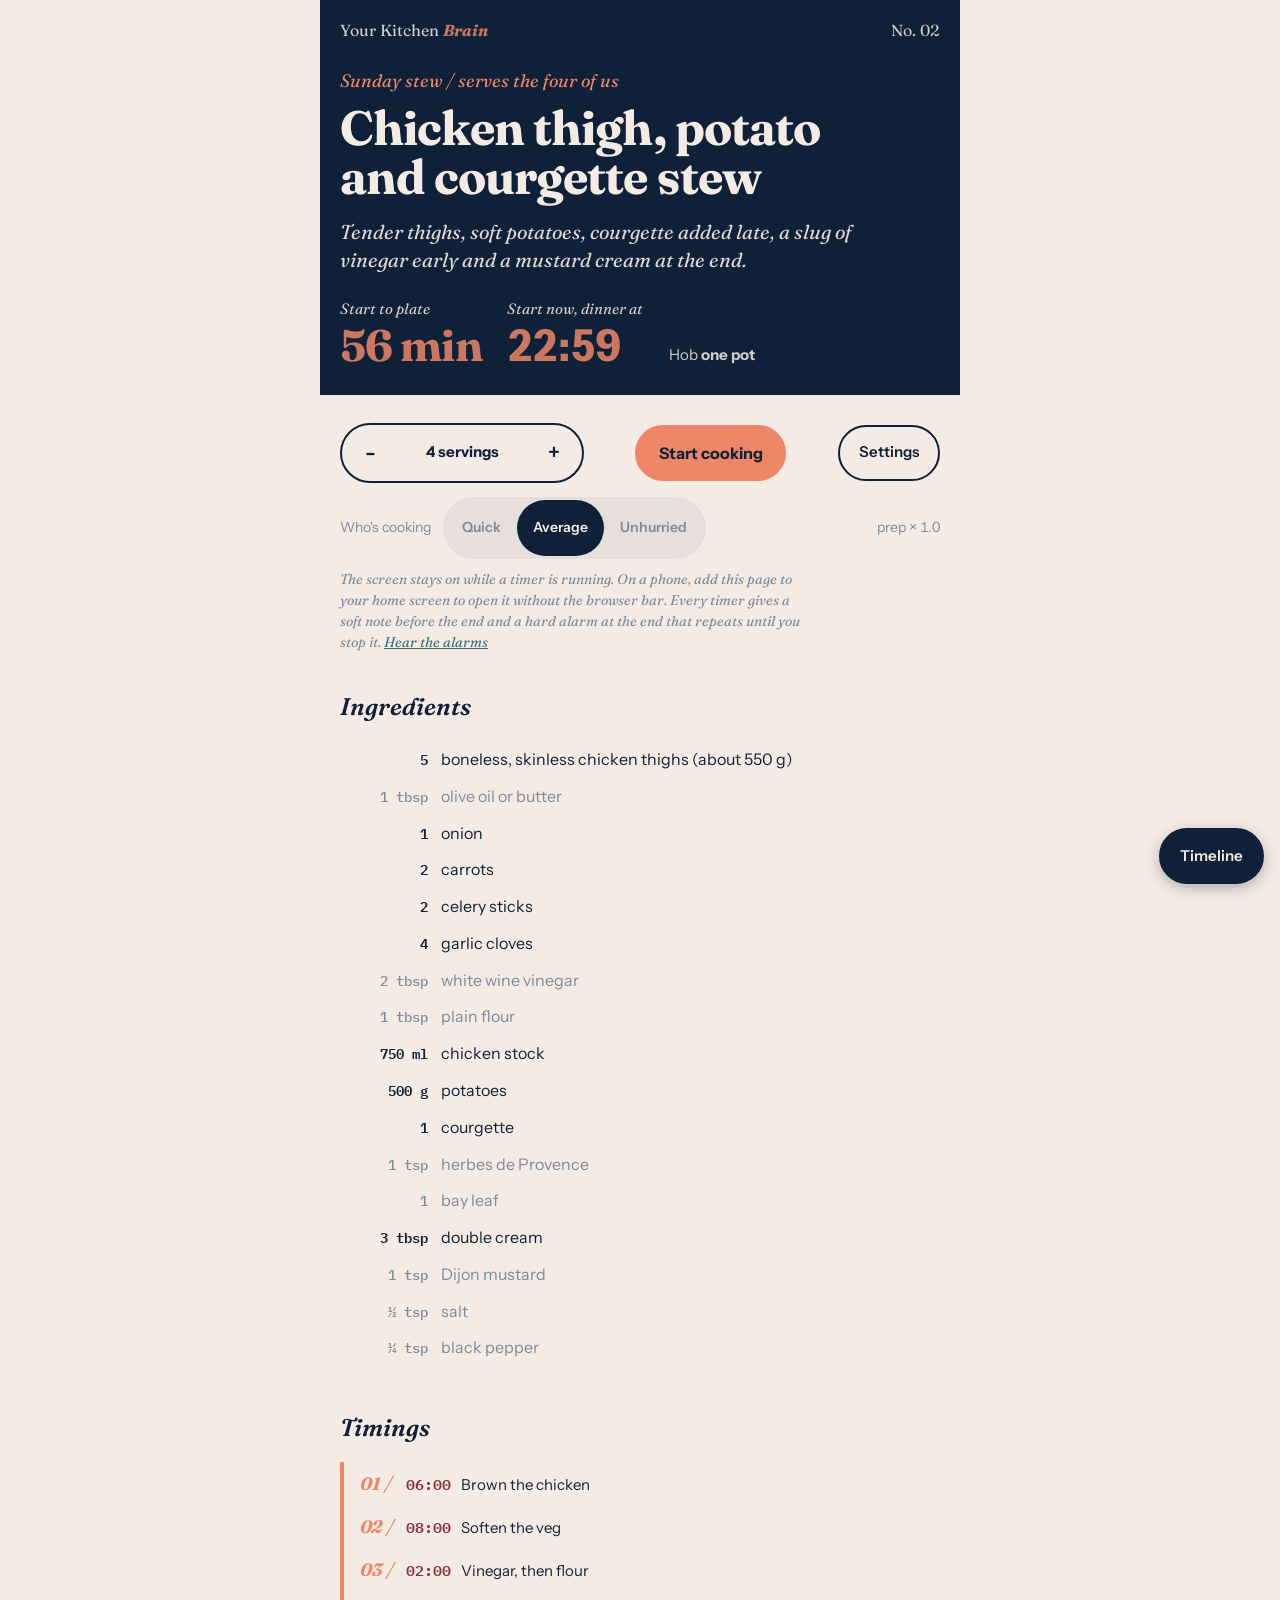
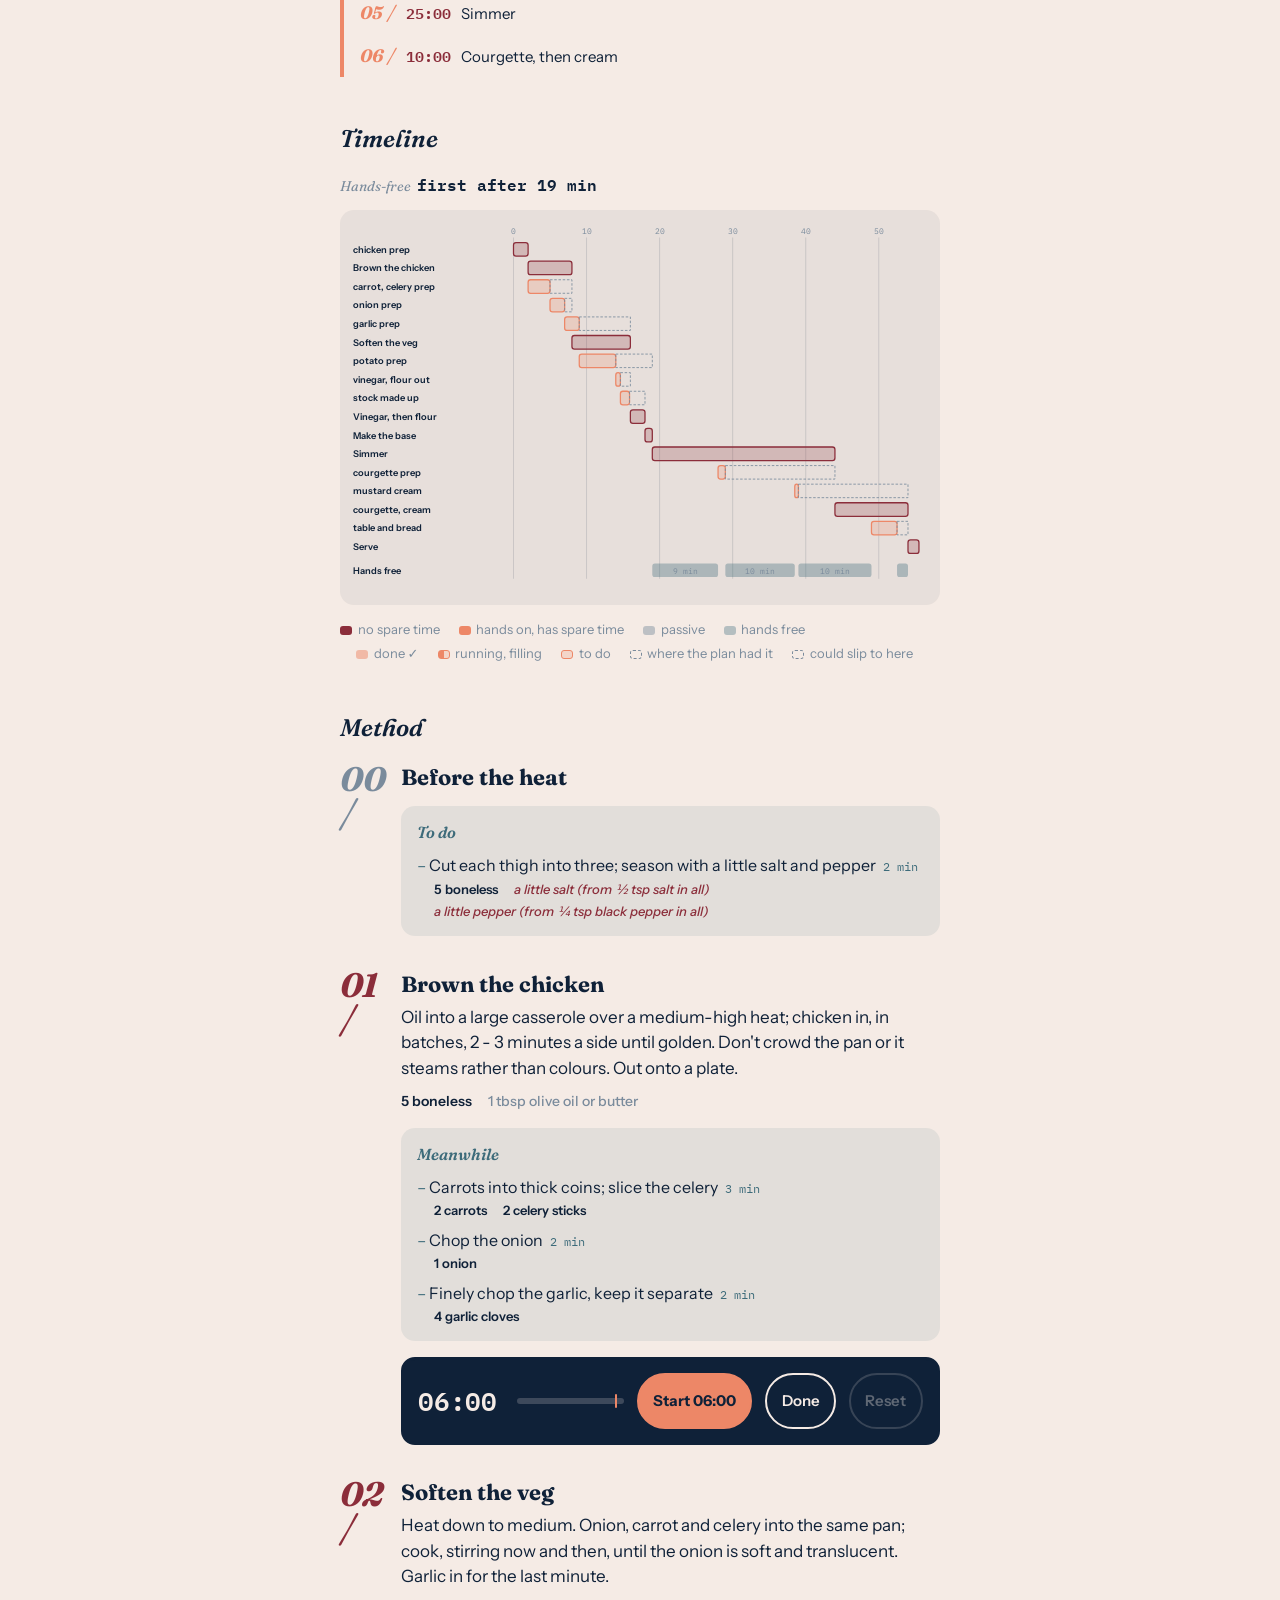
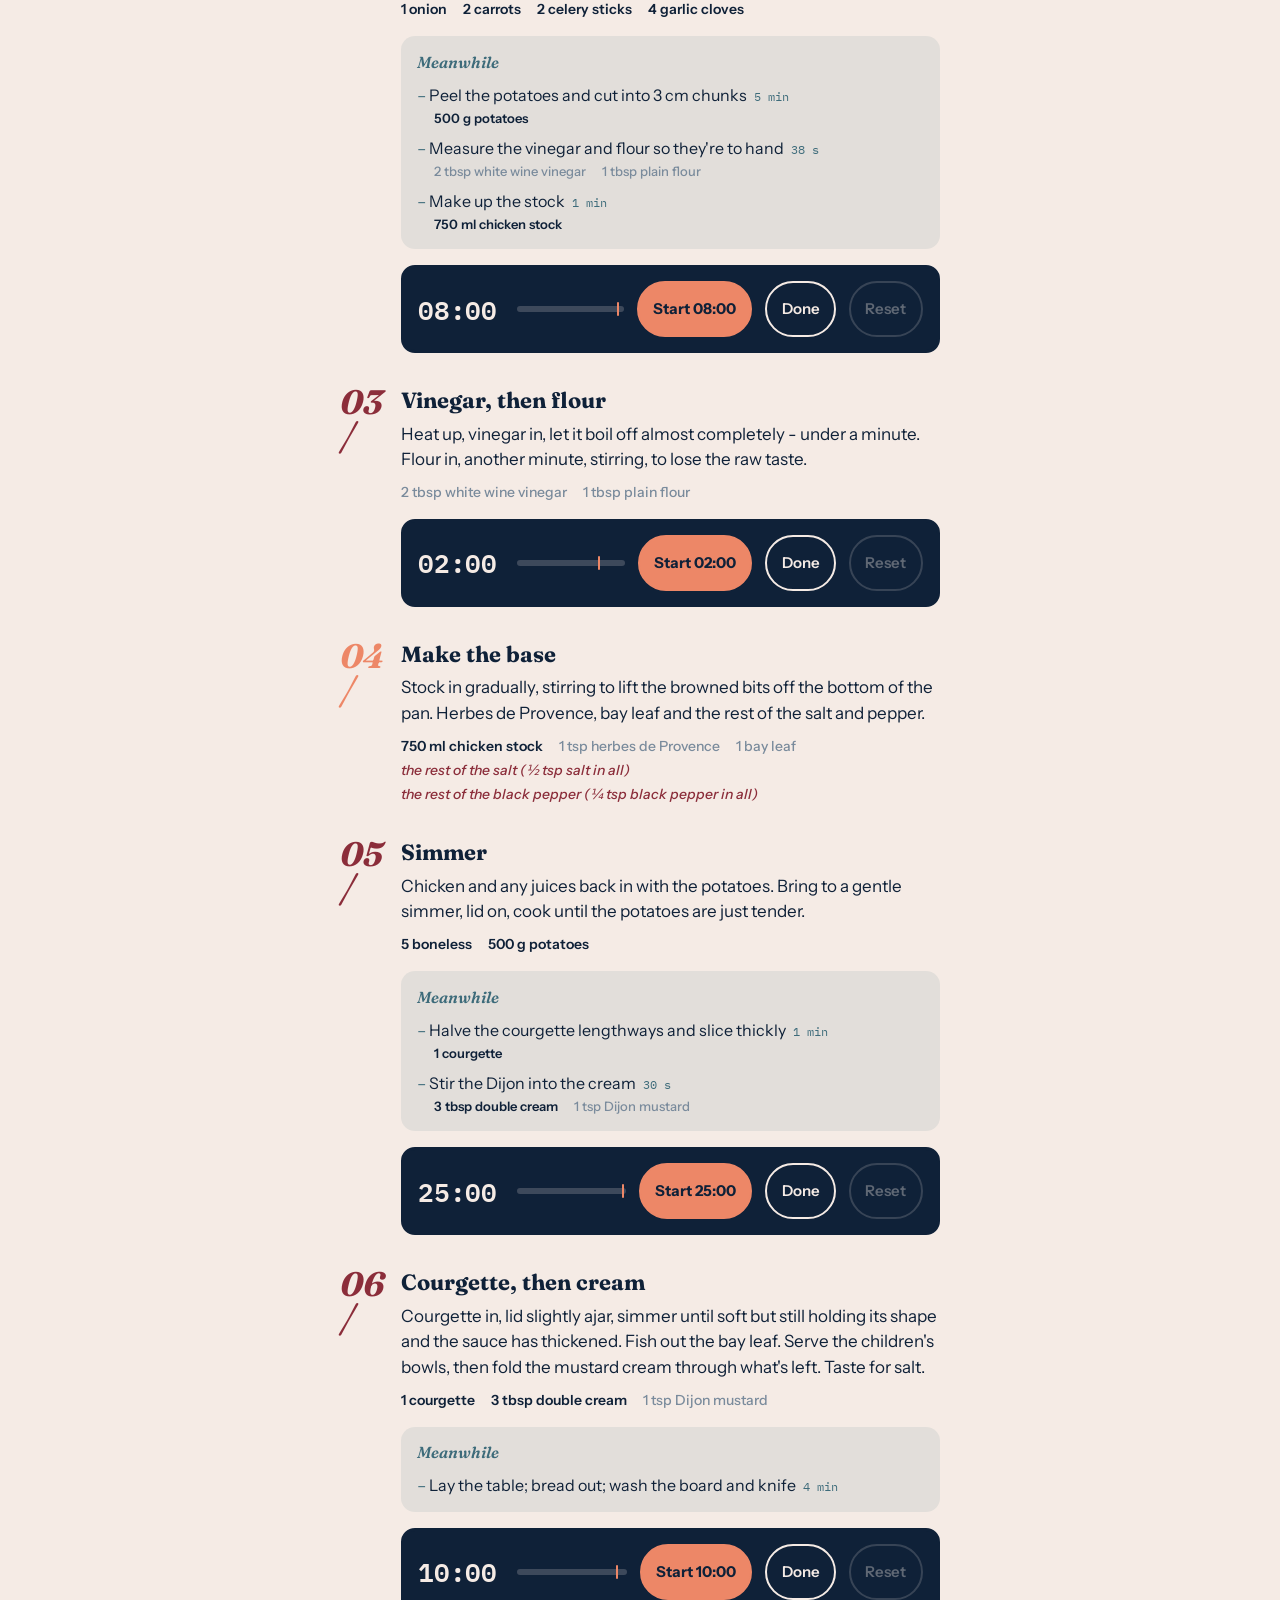
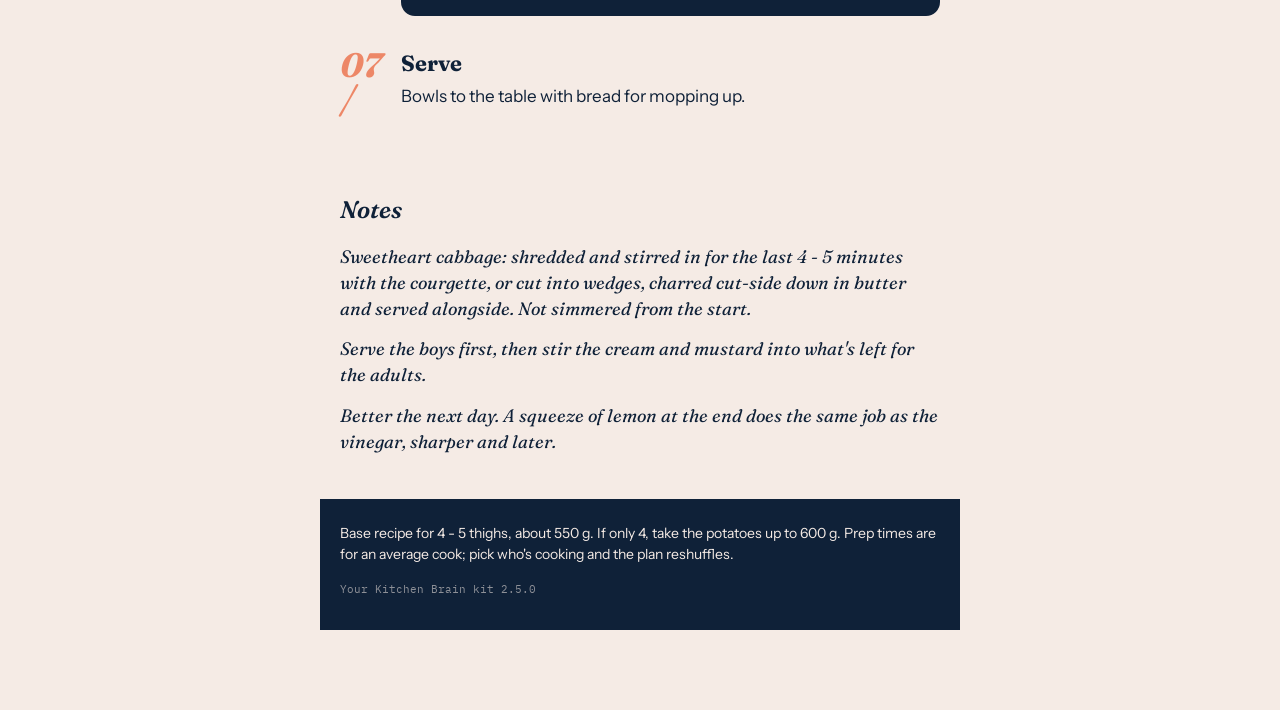
==== chicken-thigh-stew.html @ bb544bb3 "Publish kit 2.5.0" ====
<!DOCTYPE html>
<html lang="en-GB">
<head>
<meta charset="utf-8">
<meta name="viewport" content="width=device-width, initial-scale=1, viewport-fit=cover">
<meta name="theme-color" content="#0F2138">
<meta name="mobile-web-app-capable" content="yes">
<meta name="apple-mobile-web-app-capable" content="yes">
<meta name="apple-mobile-web-app-status-bar-style" content="default">

<title>Chicken thigh, potato and courgette stew</title>


<style>
  :root{
    --navy:#0F2138; --coral:#ED8767; --teal:#3D6B7A; --cream:#F5EBE5; --wine:#8B2D3A; --slate:#7A8B9C;
    --ink:var(--navy); --paper:var(--cream); --teal-wash:rgba(61,107,122,.10); --navy-wash:rgba(15,33,56,.06);
    --display:"Fraunces",Georgia,serif; --ui:"Instrument Sans",system-ui,sans-serif; --fig:"IBM Plex Mono",ui-monospace,monospace;
    --r:14px;
  }
  *{box-sizing:border-box;margin:0;padding:0}
  html{-webkit-text-size-adjust:100%;background:var(--navy)}
  body{background:var(--paper);color:var(--ink);font-family:var(--ui);font-size:17px;line-height:1.5;min-height:100vh}
  button{font:inherit;color:inherit;background:none;border:2px solid var(--navy);border-radius:999px;padding:.6rem 1.05rem;cursor:pointer;font-family:var(--ui);font-size:15px;font-weight:600;touch-action:manipulation}
  button:focus-visible{outline:3px solid var(--coral);outline-offset:2px}
  button:disabled{opacity:.35;cursor:default}
  strong{font-weight:700}
  em{font-family:var(--display);font-style:italic;font-weight:500}
  .wrap{max-width:640px;margin:0 auto;padding:0 1.25rem 5rem}

  /* ---- hero: navy field ---- */
  .hero{background:var(--navy);color:var(--cream);margin:0 -1.25rem 1.75rem;padding:1.1rem 1.25rem 1.75rem}
  .hero .inner{max-width:640px;margin:0 auto}
  .mark{display:flex;justify-content:space-between;align-items:baseline;font-family:var(--display);font-size:16px;color:var(--cream);opacity:.85;margin-bottom:1.6rem}
  .mark b{font-weight:700;font-style:italic;color:var(--coral)}
  .mark .no{font-variant-numeric:tabular-nums}
  .kicker{font-family:var(--display);font-style:italic;font-size:18px;color:var(--coral);margin-bottom:.6rem}
  h1{font-family:var(--display);font-optical-sizing:auto;font-weight:700;font-size:clamp(34px,8.5vw,48px);line-height:1.02;letter-spacing:-.02em;max-width:15ch;color:var(--cream)}
  .lede{font-family:var(--display);font-style:italic;font-weight:400;font-size:20px;line-height:1.4;margin-top:1rem;max-width:40ch;color:var(--cream);opacity:.9}
  .meta{display:flex;gap:1.6rem;flex-wrap:wrap;align-items:flex-end;margin-top:1.5rem;font-size:15px;color:var(--cream);opacity:.85}
  .meta span:first-child{font-family:var(--display);font-style:italic;opacity:1}
  .meta span:first-child b{display:block;font-style:normal;font-size:44px;line-height:1;font-weight:700;color:var(--coral);font-variant-numeric:tabular-nums;margin-top:.15rem;letter-spacing:-.02em}
  .meta b{color:var(--cream);font-weight:700}
  .meta .plate i{font-family:var(--display);font-style:italic}
  .meta .plate b{display:block;font-size:44px;line-height:1;color:var(--coral);font-variant-numeric:tabular-nums;margin-top:.15rem;letter-spacing:-.02em}
  .cm-plate{margin-left:.8rem;font-family:var(--fig);font-style:normal;font-size:15px;color:var(--cream)}

  /* ---- controls ---- */
  .controls{display:flex;align-items:center;justify-content:space-between;gap:.75rem;flex-wrap:wrap;margin-bottom:.9rem}
  .stepper{display:flex;align-items:center;border:2px solid var(--navy);border-radius:999px;overflow:hidden}
  .stepper button{width:2.7rem;height:2.7rem;padding:0;display:grid;place-items:center;font-size:22px;border:0;border-radius:0}
  .stepper output{min-width:8rem;text-align:center;font-weight:700;font-size:15px}
  .cook{background:var(--coral);color:var(--navy);border-color:var(--coral);padding:.8rem 1.35rem;font-weight:700;font-size:16px}
  .speed{display:flex;align-items:center;gap:.75rem;flex-wrap:wrap;font-size:14px;color:var(--slate);margin-bottom:.6rem}
  .speed .opts{display:flex;background:var(--navy-wash);border-radius:999px;padding:3px}
  .speed .opts button{border:0;padding:.45rem .85rem;font-size:14px;border-radius:999px}
  .speed .opts button.on{background:var(--navy);color:var(--cream)}
  .speed .fac{margin-left:auto;font-variant-numeric:tabular-nums}
  .hint{font-family:var(--display);font-style:italic;font-size:14px;color:var(--slate);margin:0 0 2.25rem;max-width:52ch}
  .hint button.link{border:0;padding:0;font:inherit;color:var(--teal);text-decoration:underline;cursor:pointer}

  h2{font-family:var(--display);font-style:italic;font-weight:600;font-size:24px;color:var(--ink);margin:0 0 1rem}
  section{margin-bottom:2.75rem}

  /* ---- timings: coral edge ---- */
  .timings{list-style:none;font-size:15px;border-left:4px solid var(--coral);padding-left:1rem}
  .timings li{display:grid;grid-template-columns:2.4rem 1fr;gap:.5rem;padding:.5rem 0;align-items:baseline}
  .timings .n{font-family:var(--display);font-style:italic;font-weight:700;color:var(--coral);font-size:18px}
  .timings .t{font-family:var(--fig);font-weight:600;font-variant-numeric:tabular-nums;margin-right:.6rem}
  .timings li.crit .t{color:var(--wine)}
  .timings .cue{display:block;color:var(--teal);font-size:14px;margin-top:.15rem;font-family:var(--display);font-style:italic}

  /* ---- timeline ---- */
  .gantt{width:100%;overflow:hidden;font-family:var(--ui);font-size:11px;background:var(--navy-wash);border-radius:var(--r);padding:.9rem .8rem .5rem}
  .gantt svg{width:100%;height:auto;display:block}
  .gantt .lbl{fill:var(--ink);font-size:11px;font-weight:600} .gantt .grid{stroke:rgba(15,33,56,.15);stroke-width:1} .gantt .tick{fill:var(--slate);font-family:var(--fig);font-size:10px}
  .gantt .crit{fill:var(--wine)} .gantt .hands{fill:var(--coral)} .gantt .pass{fill:var(--slate);opacity:.45} .gantt .flt{fill:none;stroke:var(--slate);stroke-dasharray:3 2;stroke-width:1}
  .gantt .free{fill:var(--teal);opacity:.35} .gantt .now{stroke:var(--navy);stroke-width:2}
  .glegend{font-size:13px;color:var(--slate);margin-top:.7rem;line-height:1.9}
  .glegend .k{display:inline-block;width:12px;height:9px;margin:0 .35rem 0 1rem;vertical-align:middle;border-radius:3px}
  .glegend .k:first-child{margin-left:0}
  .glegend .k.st-done{background:var(--coral);opacity:.5} .glegend .k.st-run{background:linear-gradient(90deg,var(--coral) 55%,rgba(237,135,103,.22) 55%);border:1.5px solid var(--coral)} .glegend .k.st-todo{background:rgba(237,135,103,.22);border:1.5px solid var(--coral)} .glegend .k.ghost{border:1.5px dashed var(--slate)}
  .gantt .todo{fill-opacity:.22;stroke-width:1.5} .gantt .crit.todo{stroke:var(--wine)} .gantt .hands.todo{stroke:var(--coral)} .gantt .pass.todo{stroke:var(--slate);opacity:1}
  .gantt .done{opacity:.5} .gantt .pass.done{opacity:.3}
  .gantt .ghost{fill:none;stroke:var(--slate);stroke-width:1.5;stroke-dasharray:3 3}
  .gantt .tickmark{fill:var(--ink);font-size:12px;font-weight:700}
  .gantt .hit{fill:transparent} .gantt g.row{cursor:pointer} .gantt g.row:hover .lbl{fill:var(--wine)}
  .greads{display:flex;flex-wrap:wrap;gap:.4rem 1.6rem;margin:0 0 .8rem;font-size:14px;color:var(--slate)}
  .greads i{font-family:var(--display);font-style:italic;margin-right:.4rem} .greads b{font-family:var(--fig);color:var(--ink);font-size:16px;font-variant-numeric:tabular-nums}
  .tl-open{position:fixed;right:1rem;bottom:calc(1rem + env(safe-area-inset-bottom));z-index:6;background:var(--navy);color:var(--cream);border-color:var(--navy);box-shadow:0 4px 14px rgba(15,33,56,.3)}
  .tl-sheet{position:fixed;inset:0;z-index:20;background:var(--paper);display:flex;flex-direction:column;padding:0 0 env(safe-area-inset-bottom)}
  .tl-sheet[hidden]{display:none}
  .tl-top{display:flex;justify-content:space-between;align-items:center;gap:1rem;padding:.8rem 1rem .4rem;background:var(--paper)}
  .tl-top .greads{margin:0}
  .tl-body{flex:1;overflow:auto;padding:0 1rem} .tl-body .lbl{font-size:13px} .tl-body .tickmark{font-size:14px} .tl-body .gantt svg{width:auto}
  .tl-hint{font-family:var(--display);font-style:italic;font-size:13px;color:var(--slate);padding:.3rem 1rem 0}
  .tl-sheet .glegend{padding:0 1rem .8rem;margin:0}
  @media (orientation:landscape) and (max-height:520px){ .tl-sheet .glegend, .tl-hint{display:none} }
  .cm-btns{display:flex;gap:.5rem;flex-wrap:wrap;justify-content:flex-end}
  .glegend .k.crit{background:var(--wine)} .glegend .k.hands{background:var(--coral)} .glegend .k.pass{background:var(--slate);opacity:.45} .glegend .k.flt{border:1px dashed var(--slate)} .glegend .k.free{background:var(--teal);opacity:.35}

  /* ---- ingredients ---- */
  ul.ings{list-style:none}
  ul.ings li{display:grid;grid-template-columns:5.5rem 1fr;gap:.8rem;padding:.4rem 0;align-items:baseline;font-size:16px}
  ul.ings .q{font-family:var(--fig);font-size:14px;font-weight:600;text-align:right;white-space:nowrap;font-variant-numeric:tabular-nums;color:var(--ink)}
  ul.ings .pantry{color:var(--slate)} ul.ings .pantry .q{color:var(--slate);font-weight:500}

  /* ---- method: numerals and space, no rules ---- */
  ol.steps{list-style:none}
  ol.steps > li{display:grid;grid-template-columns:3.2rem 1fr;gap:.6rem;padding:0 0 2rem}
  ol.steps > li > div{min-width:0}   /* let the text column shrink to the screen instead of its widest item */
  ol.steps .n{font-family:var(--display);font-style:italic;font-weight:700;color:var(--coral);font-size:34px;line-height:1;padding-top:0}
  ol.steps h3{font-family:var(--display);font-weight:700;font-size:22px;line-height:1.15;margin:.2rem 0 .5rem}
  ol.steps p{max-width:58ch;font-size:17px}
  ol.steps .link{font-size:15px;color:var(--teal);margin-top:.7rem;font-style:italic;font-family:var(--display)}
  ol.steps li.crit .n{color:var(--wine)}
  ol.steps li.along h3::after{content:" - alongside";font-weight:400;font-style:italic;color:var(--slate);font-size:15px}
  ol.steps li.prep0 .n{color:var(--slate)}

  .need{display:flex;flex-wrap:wrap;gap:.2rem 1rem;margin-top:.6rem;max-width:58ch;font-size:14px;font-weight:600;color:var(--ink)}
  .need .pantry{color:var(--slate);font-weight:500}
  .need .remind{color:var(--wine);font-weight:500;font-style:italic}
  .mw li .need{text-indent:0;margin-top:.15rem;font-size:13px}
  .cm-ings span.pantry{color:var(--slate);font-weight:500} .cm-ings span.remind{color:var(--coral);font-weight:500;font-style:italic}
  /* amounts inside cooking mode's Meanwhile box sit on navy: light slate, not the page's navy ink */
  .cm-mw .need{color:var(--slate)} .cm-mw .need .pantry{color:var(--slate);opacity:.7} .cm-mw .need .remind{color:var(--coral)}
  .mw{margin-top:1rem;max-width:58ch;background:var(--teal-wash);border-radius:var(--r);padding:.85rem 1rem .7rem}
  .mw b{font-family:var(--display);font-style:italic;font-weight:600;font-size:16px;color:var(--teal);display:block;margin-bottom:.35rem}
  .mw ul{list-style:none} .mw li{padding:.22rem 0 .22rem 1.1rem;text-indent:-1.1rem;font-size:16px}
  .mw li::before{content:"\2013  ";color:var(--teal)}
  .mw li i{white-space:nowrap;font-style:normal;color:var(--teal);font-family:var(--fig);font-size:12px;margin-left:.45rem;font-variant-numeric:tabular-nums}

  /* ---- timer instrument: navy ---- */
  .st{display:grid;grid-template-columns:auto 1fr auto auto auto;align-items:center;gap:.8rem;margin-top:1rem;padding:.8rem .9rem;background:var(--navy);color:var(--cream);border-radius:var(--r);border:3px solid var(--navy)}
  .st .clock{font-family:var(--fig);font-size:26px;font-weight:600;letter-spacing:-.01em;font-variant-numeric:tabular-nums;min-width:5.4ch}
  .st .clock.warn{color:var(--coral)} .st .clock.done{color:var(--coral)}
  .st .bar{height:6px;background:rgba(245,235,229,.2);position:relative;border-radius:3px;min-width:3rem}
  .st .bar i{position:absolute;left:0;top:0;bottom:0;background:var(--coral);width:0;border-radius:3px}
  .st .bar u{position:absolute;top:-4px;bottom:-4px;width:3px;background:var(--cream);text-decoration:none;border-radius:2px}
  .st button{padding:.5rem .9rem;font-size:14px;border-color:rgba(245,235,229,.5);color:var(--cream)}
  .st button.go{background:var(--coral);border-color:var(--coral);color:var(--navy);font-weight:700}
  .st button.go.run{background:var(--cream);border-color:var(--cream);color:var(--navy)}
  .st .bar u.w{background:var(--coral);width:2px}
  .st button.go.ring{background:var(--wine);border-color:var(--wine);color:var(--cream)}
  .st.ringing{border-color:var(--wine)}
  .strip span.ring b{color:var(--wine)}
  @keyframes pulse{50%{opacity:.55}}
  @media (prefers-reduced-motion:no-preference){ .st button.go.ring,.strip span.ring b{animation:pulse 1s ease-in-out infinite} }
  li.running .st{border-color:var(--coral)}
  li.running .n{color:var(--coral)}

  .notes p{max-width:58ch;margin-bottom:.9rem;font-family:var(--display);font-style:italic;font-size:18px;line-height:1.45}
  footer{font-size:14px;color:var(--cream);background:var(--navy);margin:0 -1.25rem;padding:1.5rem 1.25rem 2rem}
  footer p,footer{max-width:none}
  footer .kv{display:block;margin-top:1rem;font-family:var(--fig);font-size:11px;opacity:.55}

  /* ---- running strip ---- */
  .strip{position:sticky;top:0;z-index:5;background:var(--coral);color:var(--navy);font-size:14px;font-weight:600;padding:.65rem 1.25rem;display:none;gap:.4rem 1.25rem;flex-wrap:wrap;font-variant-numeric:tabular-nums}
  .strip.on{display:flex}
  .strip span b{font-family:var(--fig);font-weight:700;margin-right:.45rem}
  .strip span.warn b{color:var(--wine)}
  .strip span.cue{flex-basis:100%;color:var(--navy)}
  .strip span.cue b{font-family:var(--ui)}

  /* ---- cooking mode: the stage ---- */
  .cookmode{position:fixed;inset:0;background:var(--navy);color:var(--cream);display:none;flex-direction:column;overflow:auto;z-index:10;padding-bottom:env(safe-area-inset-bottom)}
  .cookmode.on{display:flex}
  .cookmode button{border-color:rgba(245,235,229,.5);color:var(--cream)}
  .cm-top{display:flex;justify-content:space-between;align-items:center;padding:1rem 1.25rem .5rem;font-family:var(--display);font-style:italic;font-size:17px;color:var(--coral)}
  .cm-top button{font-size:14px;padding:.45rem .9rem}
  .cm-body{flex:1;padding:.5rem 1.25rem 1.5rem;max-width:640px;width:100%;margin:0 auto;display:flex;flex-direction:column}
  .cm-n{font-family:var(--display);font-style:italic;font-weight:700;color:var(--coral);font-size:30px;line-height:1;margin-bottom:.5rem}
  .cm-title{font-family:var(--display);font-weight:700;font-size:clamp(30px,7.5vw,40px);line-height:1.05;margin-bottom:1rem;letter-spacing:-.015em}
  .cm-text{font-size:19px;line-height:1.5;max-width:54ch}
  .cm-mw{margin-top:1.1rem;font-size:17px;max-width:54ch;background:rgba(245,235,229,.08);border-radius:var(--r);padding:.85rem 1rem .7rem}
  .cm-mw b{font-family:var(--display);font-style:italic;font-weight:600;font-size:16px;color:var(--coral);display:block;margin-bottom:.35rem}
  .cm-mw ul{list-style:none} .cm-mw li{padding:.22rem 0 .22rem 1.1rem;text-indent:-1.1rem} .cm-mw li::before{content:"\2013  ";color:var(--coral)}
  .cm-mw li i{font-style:normal;color:var(--slate);font-family:var(--fig);font-size:12px;margin-left:.45rem}
  .cm-ings{margin-top:1.25rem;font-size:15px;color:var(--slate);padding-top:.9rem}
  .cm-ings span{color:var(--cream);display:inline-block;margin-right:1.25rem;margin-bottom:.35rem;font-weight:600}
  .cm-timings{margin-top:1.25rem;padding-top:.9rem}
  .cm-timings h4{font-family:var(--display);font-style:italic;font-weight:600;font-size:16px;color:var(--coral);margin-bottom:.5rem}
  .cm-timings .timings{border-left-color:var(--coral)} .cm-timings .timings li.crit .t{color:var(--coral)} .cm-timings .timings .cue{color:var(--slate)}
  .cm-cue{font-size:18px;color:var(--navy);background:var(--coral);border-radius:var(--r);padding:.7rem 1rem;margin-top:1rem;font-weight:700}
  .cm-timer{margin-top:auto;padding-top:1.5rem}
  .cm-timer .st{grid-template-columns:1fr;gap:1rem;padding:1.2rem 1rem 1rem;background:rgba(245,235,229,.06);border-color:rgba(245,235,229,.25)}
  .cm-timer .st .clock{font-size:clamp(72px,22vw,120px);line-height:1;letter-spacing:-.04em;text-align:center;font-weight:600}
  .cm-timer .st .bar{height:8px}
  .cm-timer .st .row{display:grid;grid-template-columns:2fr 1fr 1fr;gap:.6rem} .cm-timer .st .row button{white-space:nowrap}
  .cm-timer .st .row button{padding:1rem 1.1rem;font-size:17px}
  .cm-timer .none{font-family:var(--display);font-style:italic;font-size:16px;color:var(--slate);text-align:center;padding:1rem 0}
  .cm-nav{display:flex;justify-content:space-between;gap:.6rem;padding:1rem 1.25rem 1.25rem;max-width:640px;width:100%;margin:0 auto}
  .cm-nav button{flex:1;padding:1.05rem;font-size:17px;font-weight:700}
  .cm-nav button.fin{background:var(--coral);color:var(--navy);border-color:var(--coral)}
  .cm-others{font-size:15px;color:var(--slate);margin-top:1.25rem;font-variant-numeric:tabular-nums}
  .cm-others .lbl{font-family:var(--display);font-style:italic;color:var(--coral);margin-bottom:.3rem}
  .cm-others .row{display:grid;grid-template-columns:4.6rem 1fr;gap:.6rem;padding:.45rem 0;cursor:pointer;color:var(--cream)}
  .cm-others .row b{font-family:var(--fig);font-weight:700}
  .cm-wake{font-family:var(--display);font-style:italic;font-size:14px;color:var(--slate);margin-top:1rem}

  @media (prefers-reduced-motion:no-preference){ .st .bar i{transition:width .5s linear} }
  @media (max-width:420px){ ul.ings li{grid-template-columns:4.8rem 1fr} ol.steps > li{grid-template-columns:2.7rem 1fr} ol.steps .n{font-size:30px} }
  /* ---- controls for wet, floury hands (plan Phase 3) ----
     Every control at least 56 px tall, cooking mode's main actions 72 px, 12 px or more between neighbours.
     A visible press, and a short buzz where the phone can. Reset needs a press-and-hold. */
  button{min-height:56px;padding:.7rem 1.2rem}
  button.link{min-height:0;padding:0}
  .stepper button{width:56px;height:56px;min-height:56px}
  .speed .opts button{min-height:56px;padding:.6rem 1rem}
  .st button{min-height:56px;font-size:15px}
  .cm-top{flex-direction:column;align-items:stretch;gap:.6rem}
  .cm-btns{display:flex;justify-content:space-between;gap:.75rem} .cm-right{display:flex;gap:.75rem}
  .cm-top button{min-height:56px;font-size:15px;padding:.6rem 1.1rem} #cmFull{min-width:56px;padding:0;font-size:22px;font-style:normal}
  .cm-mw li .need{text-indent:0;margin-top:.15rem;font-size:14px}
  .cm-timer .st .row{gap:.75rem} .cm-timer .st .row button{min-height:72px;font-size:18px;padding:.5rem .6rem}
  .cm-nav{display:grid;grid-template-columns:minmax(6rem,1fr) 3fr;gap:.75rem}
  .cm-nav button{min-height:72px;font-size:19px}
  .cm-others .row{min-height:56px;align-items:center}
  .tl-open{min-height:56px}
  button:active:not(:disabled){filter:brightness(.88)}
  @media (prefers-reduced-motion:no-preference){ button{transition:transform .06s,filter .06s} button:active:not(:disabled){transform:translateY(2px) scale(.98)} }
  button.hold{-webkit-touch-callout:none;user-select:none;-webkit-user-select:none}
  button.holding{color:var(--cream);background:linear-gradient(var(--wine),var(--wine)) left/0% 100% no-repeat;animation:holdfill .8s linear forwards}
  @keyframes holdfill{to{background-size:100% 100%}}
  @media (max-width:420px){ #read .st{grid-template-columns:1fr auto auto;grid-template-areas:"clock bar bar" "go fin reset"} #read .st .clock{grid-area:clock} #read .st .bar{grid-area:bar} #read .st .go{grid-area:go} #read .st .fin-btn{grid-area:fin} #read .st .reset-btn{grid-area:reset} }
  .st button.fin-btn{border-color:var(--cream);color:var(--cream)} .st button.go.undo{background:var(--cream);border-color:var(--cream);color:var(--navy)}
  .cm-cue:empty{display:none}
  /* alert levels: urgent takes the whole screen; heads-up and soft are banners that clear themselves */
  .alarm-over{position:fixed;inset:0;z-index:50;display:flex;flex-direction:column;justify-content:center;align-items:flex-start;gap:1rem;
    padding:2rem 1.5rem calc(2rem + env(safe-area-inset-bottom));border:0;border-radius:0;background:var(--wine);color:var(--cream);text-align:left;cursor:pointer}
  .alarm-over[hidden]{display:none}
  .alarm-over .ao-k{font-family:var(--display);font-style:italic;font-size:22px;opacity:.85}
  .alarm-over .ao-title{font-family:var(--display);font-weight:700;font-size:clamp(34px,9vw,52px);line-height:1.05}
  .alarm-over .ao-note{font-size:19px;line-height:1.45;max-width:30ch}
  .alarm-over .ao-tap{margin-top:1.5rem;font-weight:700;font-size:18px;border:2px solid var(--cream);border-radius:999px;padding:.9rem 1.4rem}
  @media (prefers-reduced-motion:no-preference){ .alarm-over .ao-tap{animation:pulse 1s ease-in-out infinite} }
  .strip span.cue.lvl-soft{font-weight:500}
  .cm-cue.lvl-soft{background:rgba(245,235,229,.12);color:var(--cream);font-weight:500}
  .set-sheet{z-index:30} .set-sheet h2{margin:0} .set-sheet .tl-body{padding:1rem 1.25rem 2rem}
  #cmSet{min-width:56px;padding:0;font-size:22px;font-style:normal}
  .cm-auto{margin-top:1rem;padding:.8rem 1rem;border-radius:var(--r);background:var(--coral);color:var(--navy);font-weight:700;font-size:18px;display:flex;flex-direction:column;gap:.7rem}
  .cm-auto[hidden]{display:none}
  .cm-auto-btns{display:grid;grid-template-columns:1fr 1fr;gap:.75rem}
  .cookmode .cm-auto button{border-color:var(--navy);color:var(--navy);min-height:56px} .cookmode .cm-auto button#cmAutoNow{background:var(--navy);color:var(--cream)}
</style>
<link rel="stylesheet" href="fonts/fonts.css"><link rel="manifest" href="manifest.webmanifest"><link rel="icon" href="icon.svg" type="image/svg+xml"><link rel="apple-touch-icon" href="icon-180.png"></head>
<body>
<div class="strip" id="strip" aria-live="polite"></div>
<button type="button" class="alarm-over" id="alarmOver" hidden aria-live="assertive"><span class="ao-k">Time's up</span><span class="ao-title" id="aoTitle"></span><span class="ao-note" id="aoNote"></span><span class="ao-tap">Tap anywhere to stop the alarm</span></button>
<div class="wrap" id="read">
  <div class="hero"><div class="inner">
  <div class="mark"><span>Your Kitchen <b>Brain</b></span><span class="no">No. 02</span></div>
  <header>
    <div class="kicker">Sunday stew  /  serves the four of us</div>
    <h1>Chicken thigh, potato and courgette stew</h1>
    <p class="lede">Tender thighs, soft potatoes, courgette added late, a slug of vinegar early and a mustard cream at the end.</p>
    <div class="meta"><span>Start to plate<b id="total"></b></span><span class="plate"><i id="plateLbl"></i><b id="plate"></b></span>
      <span>Hob <b>one pot</b></span>
      </div>
  </header>
  </div></div>

  <div class="controls">
    <div class="stepper" aria-label="Servings">
      <button type="button" id="dec" aria-label="Fewer servings">-</button>
      <output id="srv" aria-live="polite"></output>
      <button type="button" id="inc" aria-label="More servings">+</button>
    </div>
    <button type="button" class="cook" id="startCook">Start cooking</button>
    <button type="button" id="setOpen">Settings</button>
  </div>
  <div class="speed" aria-label="Cook speed">
    <span class="lbl">Who's cooking</span>
    <div class="opts" id="speedOpts"></div>
    <span class="fac" id="speedFac"></span>
  </div>
  <p class="hint">The screen stays on while a timer is running. On a phone, add this page to your home screen to open it without the browser bar. Every timer gives a soft note before the end and a hard alarm at the end that repeats until you stop it. <button type="button" class="link" id="hear">Hear the alarms</button> <button type="button" class="link" id="endCook" hidden>Start over</button></p>

  <section>
    <h2>Ingredients</h2>
    <ul class="ings" id="ings"></ul>
  </section>

  <section>
    <h2>Timings</h2>
    <ul class="timings" id="timings"></ul>
  </section>

  <section>
    <h2>Timeline</h2>
    <div class="greads"><span><i>Hands-free</i><b id="gFree"></b></span><span hidden><i>Spare time</i><b id="gSpare"></b></span></div>
    <div id="gantt"></div>
    <p class="glegend"><span class="k crit"></span>no spare time <span class="k hands"></span>hands on, has spare time <span class="k pass"></span>passive <span class="k free"></span>hands free<br><span class="k st-done"></span>done ✓ <span class="k st-run"></span>running, filling <span class="k st-todo"></span>to do <span class="k ghost"></span>where the plan had it <span class="k flt"></span>could slip to here</p>
  </section>

  <section>
    <h2>Method</h2>
    <ol class="steps" id="steps"></ol>
  </section>

  <section class="notes">
    <h2>Notes</h2>
    <p>Sweetheart cabbage: shredded and stirred in for the last 4 - 5 minutes with the courgette, or cut into wedges, charred cut-side down in butter and served alongside. Not simmered from the start.</p>
    <p>Serve the boys first, then stir the cream and mustard into what&#x27;s left for the adults.</p>
    <p>Better the next day. A squeeze of lemon at the end does the same job as the vinegar, sharper and later.</p>
  </section>


  <footer>Base recipe for 4 - 5 thighs, about 550 g. If only 4, take the potatoes up to 600 g. Prep times are for an average cook; pick who&#x27;s cooking and the plan reshuffles.<span class="kv">Your Kitchen Brain kit 2.5.0</span></footer>
</div>

<button type="button" class="tl-open" id="tlOpen">Timeline</button>
<div class="tl-sheet" id="tl" role="dialog" aria-modal="true" aria-label="Timeline" hidden>
  <div class="tl-top"><div class="greads"><span><i>Dinner at</i><b id="tlPlate"></b></span><span><i>Hands-free</i><b id="tlFree"></b></span><span hidden><i>Spare time</i><b id="tlSpare"></b></span></div>
    <button type="button" id="tlClose">Close</button></div>
  <div class="tl-body" id="tlBody"></div>
  <p class="tl-hint">Tap a row to go to that step.</p>
  <p class="glegend"><span class="k crit"></span>no spare time <span class="k hands"></span>hands on, has spare time <span class="k pass"></span>passive <span class="k free"></span>hands free<br><span class="k st-done"></span>done ✓ <span class="k st-run"></span>running, filling <span class="k st-todo"></span>to do <span class="k ghost"></span>where the plan had it <span class="k flt"></span>could slip to here</p>
</div>

<div class="tl-sheet set-sheet" id="set" role="dialog" aria-modal="true" aria-label="Settings" hidden>
  <div class="tl-top"><h2>Settings</h2><button type="button" id="setClose">Close</button></div>
  <div class="tl-body" id="setBody"></div>
</div>

<div class="cookmode" id="cm" role="dialog" aria-modal="true" aria-label="Cooking mode">
  <div class="cm-top">
    <span class="cm-btns"><button type="button" id="cmTl">Timeline</button><span class="cm-right"><button type="button" id="cmSet" aria-label="Settings" title="Settings">⚙</button><button type="button" id="cmFull" hidden aria-label="Full screen" title="Full screen">⤢</button><button type="button" id="cmClose">Close</button></span></span>
    <span class="cm-prog"><span id="cmProg"></span><span id="cmPlate" class="cm-plate"></span></span>
  </div>
  <div class="cm-body">
    <div class="cm-n" id="cmN"></div>
    <div class="cm-title" id="cmTitle"></div>
    <div class="cm-text" id="cmText"></div>
    <div id="cmMw"></div>
    <div class="cm-ings" id="cmIngs"></div>
    <div class="cm-timings" id="cmTimings" hidden></div>
    <div class="cm-cue" id="cmCue"></div>
    <div class="cm-auto" id="cmAuto" hidden><span id="cmAutoText"></span><span class="cm-auto-btns"><button type="button" id="cmAutoNow">Start now</button><button type="button" id="cmAutoNo">Not yet</button></span></div>
    <div class="cm-timer" id="cmTimer"></div>
    <div class="cm-others" id="cmOthers"></div>
    <div class="cm-wake" id="cmWake"></div>
  </div>
  <video id="keepawake" playsinline muted loop width="16" height="16" style="position:fixed;left:-9999px;top:0;opacity:0.01;pointer-events:none" aria-hidden="true"><source src="[data-uri]" type="video/mp4"><source src="[data-uri]" type="video/webm"></video>
  <div class="cm-nav">
    <button type="button" id="cmPrev">Back</button>
    <button type="button" id="cmNext">Next step</button>
  </div>
</div>

<script>
// Resource-constrained critical-path scheduler for recipes.
// Pure function of (recipe, speed) -> plan. No DOM. Shared by the page and by tests.
//
// Activities = steps (heat, timed or not) + tasks (hands-on prep).
//   id, secs, deps: [{id, lag?}], needs: {hands, ring, oven, griddle, ...}
//   steps: hands = 1 - attention (how much of a cook the step occupies)
//   tasks: hands = 1, secs scaled by speed
//   passive: true  -> a step that occupies equipment but no hands (preheat, water boiling)
// Capacity from recipe.kit, default {hands:1, ring:2, oven:1, griddle:1}
(function(root){
function plan(R, speed, opts){
  // opts (all optional, used mid-cook by reschedule.js; without them the plan is exactly as before):
  //   pinned:    {id: {start, end}}  what has really happened - placed first, never moved
  //   notBefore: {id: secs}          earliest start for an activity (now, or its original planned start)
  //   shorten:   {id: secs}          prep the cook is assumed to do faster, to catch up
  //   durations: {id: secs}          hold a task at this length instead of re-working its stretch, so a
  //                                  projection keeps the lengths the cook was shown (placement order differs)
  opts = opts || {}; const pin = opts.pinned || {}, notBefore = opts.notBefore || {}, shorten = opts.shorten || {}, fixedDur = opts.durations || {};
  const kit = Object.assign({ring:3, oven:1, griddle:1, microwave:1, slack:90, prepAhead:900}, R.kit||{});
  const acts = [];
  R.steps.forEach((s,i)=>{
    const dur = s.secs || (s.handsSecs||45);          // untimed steps are short hands-on work
    const needs = Object.assign({}, s.needs||{});
    if (needs.hands===undefined) needs.hands = s.passive ? 0 : (s.secs ? 1-(s.attention??1) : 1);
    acts.push({id:s.id, kind:"step", idx:i, dur, needs, deps:s.deps||[], ref:s});
  });
  (R.tasks||[]).forEach((t,i)=>{
    const needs = Object.assign({hands:1}, t.needs||{});
    acts.push({id:t.id, kind:"task", idx:i, dur:Math.max(1, Math.round(t.secs*speed) - (shorten[t.id]||0)), needs, deps:t.deps||[], ref:t});
  });
  for (const a of acts) if (pin[a.id]) a.dur = Math.max(0, pin[a.id].end - pin[a.id].start);
  const byId = Object.fromEntries(acts.map(a=>[a.id,a]));
  for (const a of acts) for (const d of a.deps) if(!byId[d.id]) throw new Error(a.id+" depends on unknown "+d.id);

  // ---- unconstrained CPM: earliest start (forward), latest start (backward) ----
  const order = topo(acts, byId);
  for (const a of order){ a.es = 0; for (const d of a.deps) a.es = Math.max(a.es, byId[d.id].ef + (d.lag||0)); a.ef = a.es + a.dur; }
  const horizon = Math.max(...acts.map(a=>a.ef));
  const succ = {}; acts.forEach(a=>succ[a.id]=[]); acts.forEach(a=>a.deps.forEach(d=>succ[d.id].push({a, lag:d.lag||0})));
  for (const a of order.slice().reverse()){ a.lf = horizon; for (const s of succ[a.id]) a.lf = Math.min(a.lf, s.a.ls - s.lag); a.ls = a.lf - a.dur; }

  // ---- serial schedule generation: place by latest-start priority, earliest feasible time ----
  // Hands model: steps carry hands = 1-attention (a stir-constantly step is 1, a simmer is 0).
  // Steps may not overlap beyond 1 hand in total. A task needs a whole cook, so it can't overlap
  // another task, and while it runs alongside steps using h hands it stretches by 1/(1-h).
  const pri = order.slice().sort((x,y)=> (x.ls-y.ls) || (x.ef-y.ef) || (x.kind===y.kind ? x.idx-y.idx : (x.kind==="step"?-1:1)));
  const placed = [];
  for (const a of acts) if (pin[a.id]) { a.pinned = true; a.start = pin[a.id].start; a.end = pin[a.id].end; a.durSched = a.end - a.start; placed.push(a); }
  const over = (t0,t1,f) => placed.filter(p=>f(p) && p.start<t1 && p.end>t0);
  const stepHandsAt = (x) => over(x,x+1e-9,p=>p.kind==="step").reduce((s,p)=>s+(p.needs.hands||0),0);
  const equipOk = (a,t,dur) => {
    for (const key of Object.keys(a.needs)){ if(key==="hands"||!a.needs[key]) continue;
      const cap = kit[key] ?? 1; const pts=[t, ...placed.filter(p=>p.start>t&&p.start<t+dur).map(p=>p.start)];
      for (const x of pts){ const load=over(x,x+1e-9,p=>p.needs[key]).reduce((s,p)=>s+p.needs[key],0); if(load+a.needs[key]>cap+1e-9) return false; } }
    return true;
  };
  const tryPlace = (a,t) => {
    if (a.kind==="step"){
      if(!equipOk(a,t,a.dur)) return null;
      const pts=[t, ...placed.filter(p=>p.kind==="step"&&p.start>t&&p.start<t+a.dur).map(p=>p.start)];
      for (const x of pts) if (stepHandsAt(x)+(a.needs.hands||0) > 1+1e-9) return null;
      return a.dur;
    }
    // task: no other task may overlap; stretch by the hands the running steps take
    if (fixedDur[a.id] != null) { const d = Math.max(1, fixedDur[a.id] - (shorten[a.id]||0));
      if (over(t,t+d,p=>p.kind==="task").length || !equipOk(a,t,d)) return null; return d; }
    let dur=a.dur, end=t+dur, guard=0;
    while(guard++<8){ if(over(t,end,p=>p.kind==="task").length) return null;
      const pts=[t, ...placed.filter(p=>p.kind==="step"&&p.start>t&&p.start<end).map(p=>p.start)];
      let h=0; for(const x of pts) h=Math.max(h, stepHandsAt(x)); if(h>=1-1e-9) return null;
      const d2=Math.round(a.dur/(1-h)); if(Math.abs(d2-dur)<1) { dur=d2; break; } dur=d2; end=t+dur; }
    if(!equipOk(a,t,dur)) return null;
    return dur;
  };
  for (const a of pri){ if (a.pinned) continue;
    let t = notBefore[a.id] || 0; for (const d of a.deps) t = Math.max(t, byId[d.id].end + (d.lag||0));
    const cands = [...new Set([t, ...placed.flatMap(p=>[p.start,p.end]).filter(e=>e>t)])].sort((x,y)=>x-y);
    let dur=null; for (const c of cands){ dur=tryPlace(a,c); if(dur!==null){ a.start=c; break; } }
    if(dur===null){ a.start = Math.max(t, ...placed.map(p=>p.end)); dur=a.dur; }
    a.end = a.start + dur; a.durSched = dur; placed.push(a);
  }
  // ---- right-shift pass: activities marked fresh (must be eaten soon after) move as late as feasible ----
  const succ2 = {}; acts.forEach(a=>succ2[a.id]=[]); acts.forEach(a=>a.deps.forEach(d=>succ2[d.id].push({a, lag:d.lag||0})));
  // fresh things keep `slack` seconds in hand; other prep with a long wait ahead of it is pulled to within `prepAhead`
  // of when it's needed, so a cabbage isn't shredded three hours before a roast comes out
  const fresh = placed.filter(a=>!a.pinned).filter(a=>a.ref.fresh || (a.kind==="task" && !a.ref.early)).sort((x,y)=>y.start-x.start);
  for (const a of fresh){
    const margin = a.ref.fresh ? (kit.slack ?? 90) : (kit.prepAhead ?? 900);
    const latest = Math.min(...succ2[a.id].map(s=>s.a.start - s.lag)) - a.durSched - margin;
    if (!isFinite(latest) || latest<=a.start) continue;
    const i = placed.indexOf(a); placed.splice(i,1);
    const cands=[latest, ...placed.flatMap(p=>[p.start,p.end,p.start-a.durSched]).filter(e=>e<latest&&e>a.start)].sort((x,y)=>y-x);   // p.start-dur: finish just as the next thing begins
    let done=false; for (const c of cands){ const d=tryPlace(a,c); if(d!==null && c+d<=latest+a.durSched+1e-9){ a.start=c; a.end=c+d; a.durSched=d; done=true; break; } }
    placed.push(a);
  }
  const makespan = Math.max(...acts.map(a=>a.end));
  // Float = spare time before the meal is late (total float), from a backward pass over the scheduled
  // timeline: each activity may end as late as its successors' latest starts allow, the last ones at
  // makespan. freeFloat (gap to the next activity's scheduled start) is kept for reference.
  // Approximation: shifting an activity by its float is not re-checked against equipment or hands.
  for (const a of order.slice().reverse()){
    a.lateEnd = makespan; for (const s of succ[a.id]) a.lateEnd = Math.min(a.lateEnd, s.a.lateStart - s.lag);
    a.lateStart = a.lateEnd - a.durSched;
    a.freeFloat = Math.max(0, Math.min(makespan, ...succ[a.id].map(s=>s.a.start - s.lag)) - a.end);
    a.float = Math.max(0, a.lateEnd - a.end); a.critical = a.float < 1;
  }
  return {acts, byId, makespan, kit};
}
function topo(acts, byId){
  const seen=new Set(), out=[];
  const visit=(a,stack)=>{ if(seen.has(a.id)) return; if(stack.has(a.id)) throw new Error("cycle at "+a.id); stack.add(a.id); a.deps.forEach(d=>visit(byId[d.id],stack)); stack.delete(a.id); seen.add(a.id); out.push(a); };
  acts.forEach(a=>visit(a,new Set())); return out;
}
// Derived views for the page
function views(P, R){
  const steps = P.acts.filter(a=>a.kind==="step").sort((x,y)=>x.start-y.start || x.idx-y.idx);
  const tasks = P.acts.filter(a=>a.kind==="task").sort((x,y)=>x.start-y.start || x.idx-y.idx);
  // "Before the heat" = before anything at all is running, oven included. Once any step is on,
  // a task belongs to the step it runs during: the latest-starting timed step covering it,
  // preferring one that leaves the hands free; failing that, the next hands-on step.
  const firstStart = Math.min(...steps.map(s=>s.start));
  const before=[]; const inside = Object.fromEntries(steps.map(s=>[s.id,[]]));
  for (const t of tasks){
    if (t.start < firstStart - 1e-9){ before.push(t); continue; }
    const covering = steps.filter(s=>s.ref.secs && s.start<=t.start+1e-9 && s.end>t.start);
    let host = covering.filter(s=>!s.ref.passive).sort((x,y)=>y.start-x.start)[0]
            || covering.sort((x,y)=>y.start-x.start)[0]
            || steps.filter(s=>!s.ref.passive && s.start>=t.start).sort((x,y)=>x.start-y.start)[0]
            || steps.filter(s=>!s.ref.passive && s.start<t.start).sort((x,y)=>y.start-x.start)[0];
    if (host) inside[host.id].push(t); else before.push(t);
  }
  // cues: a timed step that starts while another timed step is running, and is not simply "next" after a timer that just ended
  const cues = {};
  for (const s of steps){ if(!s.ref.secs || s.ref.passive) continue;
    if (s.deps.some(d=>{ const p=P.byId[d.id]; return p.kind==="step" && p.ref.secs && (d.lag||0)>=0 && s.start - (p.end+(d.lag||0)) < 180 && s.start >= p.end+(d.lag||0)-5; })) continue;   // follows that timer, give or take a short task
    const running = steps.filter(r=>r!==s && r.ref.secs && !r.ref.passive && r.start<s.start && r.end>s.start+30);
    if (!running.length) continue;
    const r = running.sort((x,y)=>(y.end-y.start)-(x.end-x.start))[0];
    const rem = Math.round(r.end - s.start); if (rem > (r.end-r.start) - 60) continue;   // starts together with r - no cue needed
    cues[s.id] = {ref:r.id, remaining:rem, buffer: s.ref.buffer ?? 45};
  }
  return {steps, tasks, before, inside, cues, firstStart};
}
root.RecipePlan = {plan, views};
})(typeof window!=="undefined" ? window : globalThis);

</script>
<script>
// Re-planning mid-cook. Pure: (recipe, speed, the plan at the start, what has happened, now) -> projected plan.
// No DOM, no clock, no storage: the page passes everything in, so Node tests can drive it.
// Rules: KITCHEN_BRAIN_PLAN.md section 3 with the amendments in section 0.
//
// session.acts: {id: {start, end, state}} in seconds since cooking started (the first timer).
//   state "done": start and end are fact. "running" / "paused": start is fact, end is the projected finish.
// What counts as late: a timed step whose timer has not started by its planned time. Prep and untimed
// steps have no button, so they are assumed on track until a step that needs them starts; at that moment
// they are known to have finished (the inference rule).
(function(root){
const ELASTICITY = 0.5;    // share of a delay the meal slides by; the rest the cook is assumed to claw back
const TOL_FRAC = 0.10;     // a late start within 10% of the step's length is overlooked...
const TOL_CAP = 60;        // ...but never more than 60 s
const LEDGER = 60;         // once overlooked seconds add up past this, they all count again
const COMPRESS = 0.20;     // the most any one prep task can be hurried

// The plan's section 3 formula for one delay, kept as the expected answer for tests and as documentation.
function elastic(d, T, F){
  const tolerance = Math.min(TOL_FRAC*T, TOL_CAP), excess = Math.max(0, d-tolerance);
  const eaten = Math.min(excess, F), residual = excess-eaten, slide = ELASTICITY*residual;
  return {tolerance, excess, eaten, residual, slide, catchUp: residual-slide};
}

function reschedule(R, speed, base, session, now){
  const RP = root.RecipePlan, facts = session.acts || {}, pinned = {};
  const deps = id => (R.steps.find(s=>s.id===id) || (R.tasks||[]).find(t=>t.id===id) || {}).deps || [];
  // A step can't start until what it waits for has finished: a timer still 'running' when something that
  // needs it has started is over, at that start. (Not for lag<0 links, which are meant to overlap.)
  const closedAt = {};
  for (const [id, s] of Object.entries(facts)) for (const d of deps(id)) if ((d.lag||0) >= 0)
    closedAt[d.id] = Math.min(closedAt[d.id] ?? Infinity, s.start);
  for (const [id, s] of Object.entries(facts)) {
    if (s.state==="done") pinned[id] = {start: s.start, end: s.end};
    else if (closedAt[id] != null) pinned[id] = {start: s.start, end: Math.max(s.start, closedAt[id])};
    else pinned[id] = {start: s.start, end: Math.max(s.end, now)}; }
  // Inference: anything a started activity depends on has finished by the time it started.
  const infer = (id, by) => { for (const d of deps(id)) { if (pinned[d.id]) continue;
    const b = base.byId[d.id], end = Math.min(b.end, by), start = Math.min(b.start, end - b.durSched);
    pinned[d.id] = {start, end, inferred: true}; infer(d.id, start); } };
  for (const id of Object.keys(facts)) infer(id, facts[id].start);
  // Nothing moves earlier than planned (early time is banked); a timer not yet started can't start in the past.
  const notBefore = {};
  for (const a of base.acts) if (!pinned[a.id]) notBefore[a.id] = (a.kind==="step" && a.ref.secs) ? Math.max(a.start, now) : a.start;

  // Prep keeps the length the cook was shown: the scheduler stretches a task that overlaps hands-on work,
  // and with pinned steps placed first that stretch can differ from the plan's for no real reason.
  const durations = {}; for (const a of base.acts) if (a.kind==="task" && !pinned[a.id]) durations[a.id] = a.durSched;
  const raw = RP.plan(R, speed, {pinned, notBefore, durations});
  const rawSlide = Math.max(0, raw.makespan - base.makespan);
  // Overlooked drift. A timer's own delay is measured from when it could have started (its planned time, or
  // later if what it waits for ran late), so delays inherited down a chain are not counted twice. Only the
  // part beyond the step's spare time touches dinner, and up to the step's tolerance of that is forgiven.
  let ledger = 0;
  for (const [id, s] of Object.entries(facts)) { const b = base.byId[id];
    if (!b || b.kind!=="step" || !b.ref.secs) continue;
    let due = b.start; for (const d of b.deps) due = Math.max(due, raw.byId[d.id].end + (d.lag||0));
    const own = Math.max(0, s.start - due);
    ledger += Math.min(Math.min(TOL_FRAC*b.dur, TOL_CAP), Math.max(0, own - b.float)); }
  const excused = ledger > LEDGER ? 0 : ledger;
  const residual = Math.max(0, rawSlide - excused);
  // Catch-up only from prep still ahead on the critical path; heat can't be hurried, prep with spare time doesn't help.
  const ahead = raw.acts.filter(a=>a.kind==="task" && !a.pinned && a.start >= now && a.critical);
  const capacity = ahead.reduce((s,a)=>s + COMPRESS*a.durSched, 0), want = residual*(1-ELASTICITY);
  let proj = raw;
  if (want > 0 && capacity > 0) { const share = Math.min(1, want/capacity), shorten = {};
    for (const a of ahead) shorten[a.id] = Math.round(COMPRESS*a.durSched*share);
    proj = RP.plan(R, speed, {pinned, notBefore, durations, shorten}); }
  const slide = Math.max(0, proj.makespan - base.makespan - excused);
  return {plan: proj, raw, plateUp: base.makespan + slide, slide, ledger, excused,
          catchUp: raw.makespan - proj.makespan, pinned};
}

root.RecipeSession = {reschedule, elastic, ELASTICITY, TOL_FRAC, TOL_CAP, LEDGER, COMPRESS};
})(typeof window!=="undefined" ? window : globalThis);

</script>
<script>
const SLUG = "chicken-thigh-stew";
const BASE = 4;
const ING = [{"id": "0001", "name": "boneless, skinless chicken thighs", "amt": 5, "unit": "", "grams": 550}, {"id": "0002", "name": "olive oil or butter", "amt": 1, "unit": "tbsp", "pantry": true}, {"id": "0003", "name": "onion", "amt": 1, "unit": ""}, {"id": "0004", "name": "carrots", "amt": 2, "unit": ""}, {"id": "0005", "name": "celery sticks", "amt": 2, "unit": ""}, {"id": "0006", "name": "garlic cloves", "amt": 4, "unit": ""}, {"id": "0015", "name": "white wine vinegar", "amt": 2, "unit": "tbsp", "pantry": true}, {"id": "0007", "name": "plain flour", "amt": 1, "unit": "tbsp", "pantry": true}, {"id": "0008", "name": "chicken stock", "amt": 750, "unit": "ml"}, {"id": "0009", "name": "potatoes", "amt": 500, "unit": "g"}, {"id": "0010", "name": "courgette", "amt": 1, "unit": ""}, {"id": "0011", "name": "herbes de Provence", "amt": 1, "unit": "tsp", "pantry": true}, {"id": "0012", "name": "bay leaf", "amt": 1, "unit": "", "pantry": true}, {"id": "0016", "name": "double cream", "amt": 3, "unit": "tbsp"}, {"id": "0017", "name": "Dijon mustard", "amt": 1, "unit": "tsp", "pantry": true}, {"id": "0013", "name": "salt", "amt": 0.5, "unit": "tsp", "pantry": true}, {"id": "0014", "name": "black pepper", "amt": 0.25, "unit": "tsp", "pantry": true}];
const STEPS = [{"id": "brown", "title": "Brown the chicken", "secs": 360, "attention": 0.5, "needs": {"ring": 1}, "deps": [{"id": "t-thighs"}], "uses": ["0001", "0002"], "text": "Oil into a large casserole over a medium-high heat; chicken in, in batches, 2 - 3 minutes a side until golden. Don't crowd the pan or it steams rather than colours. Out onto a plate."}, {"id": "soften", "title": "Soften the veg", "secs": 480, "attention": 0.8, "needs": {"ring": 1}, "deps": [{"id": "brown"}, {"id": "t-onion"}, {"id": "t-carrot"}], "uses": ["0003", "0004", "0005", "0006"], "text": "Heat down to medium. Onion, carrot and celery into the same pan; cook, stirring now and then, until the onion is soft and translucent. Garlic in for the last minute."}, {"id": "vinegar", "title": "Vinegar, then flour", "secs": 120, "attention": 0, "needs": {"ring": 1}, "deps": [{"id": "soften"}, {"id": "t-garlic"}, {"id": "t-measure"}], "uses": ["0015", "0007"], "text": "Heat up, vinegar in, let it boil off almost completely - under a minute. Flour in, another minute, stirring, to lose the raw taste."}, {"id": "base", "title": "Make the base", "secs": null, "handsSecs": 60, "needs": {"ring": 1}, "deps": [{"id": "vinegar"}, {"id": "t-stock"}], "uses": ["0008", "0011", "0012", "0013", "0014"], "text": "Stock in gradually, stirring to lift the browned bits off the bottom of the pan. Herbes de Provence, bay leaf and the rest of the salt and pepper."}, {"id": "simmer", "title": "Simmer", "secs": 1500, "attention": 1, "needs": {"ring": 1}, "deps": [{"id": "base"}, {"id": "t-potato"}], "uses": ["0001", "0009"], "text": "Chicken and any juices back in with the potatoes. Bring to a gentle simmer, lid on, cook until the potatoes are just tender."}, {"id": "courgette", "title": "Courgette, then cream", "secs": 600, "attention": 1, "needs": {"ring": 1}, "deps": [{"id": "simmer"}, {"id": "t-courg"}], "uses": ["0010", "0016", "0017"], "text": "Courgette in, lid slightly ajar, simmer until soft but still holding its shape and the sauce has thickened. Fish out the bay leaf. Serve the children's bowls, then fold the mustard cream through what's left. Taste for salt.", "label": "courgette, cream"}, {"id": "serve", "title": "Serve", "secs": null, "handsSecs": 90, "deps": [{"id": "courgette"}, {"id": "t-cream"}, {"id": "t-table"}], "uses": [], "text": "Bowls to the table with bread for mopping up."}];
const TASKS = [{"id": "t-thighs", "text": "Cut each thigh into three; season with a little salt and pepper", "secs": 120, "deps": [], "label": "chicken prep", "uses": ["0001", {"id": "0013", "note": "a little salt"}, {"id": "0014", "note": "a little pepper"}]}, {"id": "t-onion", "text": "Chop the onion", "secs": 60, "deps": [], "label": "onion prep", "uses": ["0003"]}, {"id": "t-carrot", "text": "Carrots into thick coins; slice the celery", "secs": 90, "deps": [], "label": "carrot, celery prep", "uses": ["0004", "0005"]}, {"id": "t-garlic", "text": "Finely chop the garlic, keep it separate", "secs": 60, "deps": [], "label": "garlic prep", "uses": ["0006"]}, {"id": "t-measure", "text": "Measure the vinegar and flour so they're to hand", "secs": 30, "deps": [], "label": "vinegar, flour out", "uses": ["0015", "0007"]}, {"id": "t-stock", "text": "Make up the stock", "secs": 60, "deps": [], "label": "stock made up", "uses": ["0008"]}, {"id": "t-potato", "text": "Peel the potatoes and cut into 3 cm chunks", "secs": 240, "deps": [], "label": "potato prep", "uses": ["0009"]}, {"id": "t-courg", "text": "Halve the courgette lengthways and slice thickly", "secs": 60, "deps": [], "label": "courgette prep", "uses": ["0010"]}, {"id": "t-cream", "text": "Stir the Dijon into the cream", "secs": 30, "deps": [], "label": "mustard cream", "uses": ["0016", "0017"]}, {"id": "t-table", "text": "Lay the table; bread out; wash the board and knife", "secs": 210, "deps": [], "fresh": true, "label": "table and bread"}];
const KIT = {"ring": 3, "oven": 1, "griddle": 1};// ---------- events: one channel for "something happened" ----------
// The session announces every fact it records and every re-plan here. Anything that has to react listens
// instead of being called from wherever the change happened, so a new call site can never miss a reaction.
// Listeners today: the timeline. Planned: auto-start (Phase 4), alert levels (5), the phone's own alarms (6b).
//   cook-started  {anchor}                    the first timer started
//   step-started  {id, k, at, resumed}        a timer started or resumed (at: seconds since the cook began)
//   step-paused   {id, k, at}
//   step-finished {id, k, at}                 a timer reached zero, or Next on an untimed step mid-cook
//   step-reset    {id, k}
//   cook-finished {}
//   plan-updated  {plan, plateUp}             the projection was refreshed (every few seconds while cooking)
//   plan-shifted  {before, after}             the dinner time shown to the cook changed (ms timestamps)
// From the timers and the detectors, for alerts.js to decide how loudly to say them (plan Phase 5):
//   timer-warning {k, secs}                   a timer's soft-alarm moment (secs before its end)
//   timer-ended   {k, away?}                  a timer reached zero (away: while the page was closed)
//   cue-warning   {k, of, secs} / cue-now {k, of}   a linked step is due / due now
//   step-due-soon {k, in}                     the next timer is due, after 2 min or more hands-free
//   handsfree-started {from, to, suggestion}  a hands-free stretch of 2 min or more has begun
//   alerted       {level, text}               an alert was given (urgent, heads or soft)
const LISTENERS = {};
function on(name, fn){ (LISTENERS[name] ??= []).push(fn); }
function emit(name, detail){ for (const fn of LISTENERS[name] || []) { try { fn(detail || {}); } catch(e) { console.error(name, e); } } }
// ---------- settings: kept on this device ----------
// Shared by every recipe page opened from the same web address (pages opened as files may each keep their
// own until the app is hosted). Changes are announced as "settings-changed"; the page applies them.
const SETTINGS_KEY = "kb-settings";
const SETTINGS_DEFAULT = {speed: 1.0, servings: null, sound: true, volume: 0.8, vibrate: true, autostart: false, warnShift: 0};
const SETTINGS = (()=>{ try { return Object.assign({}, SETTINGS_DEFAULT, JSON.parse(localStorage.getItem(SETTINGS_KEY)) || {}); }
                        catch(e) { return Object.assign({}, SETTINGS_DEFAULT); } })();
function saveSettings(){ try { localStorage.setItem(SETTINGS_KEY, JSON.stringify(SETTINGS)); } catch(e) {} emit("settings-changed", SETTINGS); }
function buzz(pattern){ if (SETTINGS.vibrate && navigator.vibrate) navigator.vibrate(pattern); }
const SPEED_CHOICES = [["Quick", 0.8], ["Average", 1.0], ["Unhurried", 1.4]];
const WARN_SHIFTS = [[-30, "30 s later"], [-15, "15 s later"], [0, "As planned"], [15, "15 s earlier"], [30, "30 s earlier"], [60, "1 min earlier"], [120, "2 min earlier"]];

const SETTINGS_CSS = `
.kb-set{display:flex;flex-direction:column;gap:1.4rem;max-width:560px}
.kb-set .row{display:flex;flex-direction:column;gap:.5rem}
.kb-set .row > b{font-family:var(--display,Georgia,serif);font-style:italic;font-weight:600;font-size:18px}
.kb-set .row > small{font-size:14px;color:var(--slate,#7A8B9C);max-width:46ch}
.kb-set .seg{display:flex;flex-wrap:wrap;gap:.5rem}
.kb-set .seg button{min-height:56px;padding:.6rem 1rem;border-radius:999px;border:2px solid var(--navy,#0F2138);background:none;font:inherit;font-weight:600;cursor:pointer}
.kb-set .seg button.on{background:var(--navy,#0F2138);color:var(--cream,#F5EBE5)}
.kb-set .switch{display:flex;justify-content:space-between;align-items:center;gap:1rem;min-height:56px;width:100%;padding:.6rem 1rem;border-radius:16px;border:2px solid var(--navy,#0F2138);background:none;font:inherit;font-weight:600;text-align:left;cursor:pointer}
.kb-set .switch i{font-style:normal;font-family:var(--fig,monospace);padding:.25rem .7rem;border-radius:999px;background:var(--navy-wash,rgba(15,33,56,.08))}
.kb-set .switch[aria-checked="true"] i{background:var(--navy,#0F2138);color:var(--cream,#F5EBE5)}
.kb-set input[type=range]{width:100%;min-height:44px;accent-color:var(--coral,#ED8767)}
`;
function renderSettings(box, opts){
  opts = opts || {};
  if (!document.getElementById("kb-set-css")) { const st = document.createElement("style"); st.id = "kb-set-css"; st.textContent = SETTINGS_CSS; document.head.append(st); }
  box.innerHTML = ""; const form = document.createElement("div"); form.className = "kb-set"; box.append(form);
  const redraw = ()=>renderSettings(box, opts), set = (k, v)=>{ SETTINGS[k] = v; saveSettings(); redraw(); };
  const row = (label, note)=>{ const r = document.createElement("div"); r.className = "row"; const b = document.createElement("b"); b.textContent = label; r.append(b);
    if (note) { const s = document.createElement("small"); s.textContent = note; r.append(s); } form.append(r); return r; };
  const seg = (r, choices, current, onPick)=>{ const g = document.createElement("div"); g.className = "seg";
    for (const [label, value] of choices) { const bt = document.createElement("button"); bt.type = "button"; bt.textContent = label;
      bt.classList.toggle("on", value === current); bt.setAttribute("aria-pressed", value === current); bt.onclick = ()=>onPick(value); g.append(bt); }
    r.append(g); return g; };
  const sw = (r, key, label)=>{ const bt = document.createElement("button"); bt.type = "button"; bt.className = "switch"; bt.setAttribute("role", "switch");
    bt.setAttribute("aria-checked", !!SETTINGS[key]); bt.dataset.key = key;
    const t = document.createElement("span"); t.textContent = label; const i = document.createElement("i"); i.textContent = SETTINGS[key] ? "On" : "Off";
    bt.append(t, i); bt.onclick = ()=>set(key, !SETTINGS[key]); r.append(bt); return bt; };

  seg(row("Who usually cooks", "Sets how long prep takes in the plan. Each recipe page can still change it for one cook."), SPEED_CHOICES, SETTINGS.speed, v=>set("speed", v));
  const sv = row("Usual servings", "Pages open scaled to this. 'Recipe's own' uses each recipe's number.");
  const svChoices = [["Recipe's own", null], ["1", 1], ["2", 2], ["3", 3], ["4", 4], ["5", 5], ["6", 6], ["8", 8]];
  seg(sv, svChoices, SETTINGS.servings, v=>set("servings", v));
  const snd = row("Sound"); sw(snd, "sound", "Alarms and chimes");
  if (SETTINGS.sound) { const vol = document.createElement("input"); vol.type = "range"; vol.min = "0.1"; vol.max = "1"; vol.step = "0.1"; vol.value = SETTINGS.volume;
    vol.setAttribute("aria-label", "Volume"); vol.oninput = ()=>{ SETTINGS.volume = +vol.value; saveSettings(); };
    snd.append(vol);
    if (opts.test) { const tb = document.createElement("button"); tb.type = "button"; tb.className = "switch"; tb.textContent = "Hear the alarms at this volume"; tb.onclick = opts.test; snd.append(tb); } }
  sw(row("Vibration"), "vibrate", "Buzz on alarms and taps");
  sw(row("Start timers automatically", "After Next step, that step's timer starts by itself after 15 seconds, unless you tap Not yet. Hands-off steps like preheating ask first, since the page can't know the oven is on. Linked timers always start on their cue."), "autostart", "Auto-start on Next step");
  seg(row("Warn me before a timer ends", "Moves every soft alarm earlier or later. Steps under two minutes get only the end alarm."), WARN_SHIFTS, SETTINGS.warnShift, v=>set("warnShift", v));
}


// ---------- scaling ----------
let servings = SETTINGS.servings || BASE;   // the device's usual servings, if set
const rich = (el, s) => { const esc=String(s).replace(/&/g,"&amp;").replace(/</g,"&lt;"); el.innerHTML = esc.replace(/\*\*(.+?)\*\*/g,"<strong>$1</strong>").replace(/\*(.+?)\*/g,"<em>$1</em>"); return el; };
const mmss = s => { s=Math.max(0,Math.round(s)); return String(Math.floor(s/60)).padStart(2,"0")+":"+String(s%60).padStart(2,"0"); };
const mins = s => { const m=Math.round(s/60); return m+" min"; };
function fmt(n){ if (Number.isInteger(n)) return String(n); const r=Math.round(n*4)/4, w=Math.floor(r), f={0.25:"¼",0.5:"½",0.75:"¾"}[r-w]; return f?(w||"")+f:(Math.round(n*10)/10).toString(); }
function qty(i, amt){ let a=(amt??i.amt)*servings/BASE; if(i.unit==="ml"||i.unit==="g"){ const r=a<50?5:10; a=Math.max(r,Math.round(a/r)*r); } return fmt(a)+(i.unit?" "+i.unit:""); }

// ---------- amounts per step and task ----------
// A `uses` entry is an ingredient id (plain), {id, amt} (a measured portion) or {id, note} (a described
// portion: "a knob of butter"). Prep tasks show the whole amount, because that is when it comes out of the
// cupboard. In a step, a plain use is the whole amount unless the ingredient is split, in which case it is
// "the rest". A described portion, or a rest that can't be worked out, reminds the cook of the total.
const ING_BY_ID = Object.fromEntries(ING.map(i=>[i.id,i]));
const SPLIT = {};   // id -> {measured: sum of measured portions, vague: any described portion}
for (const a of [...STEPS, ...TASKS]) for (const u of (a.uses||[])) { if (typeof u==="string") continue;
  const s = SPLIT[u.id] ??= {measured:0, vague:false}; if (u.amt!=null) s.measured+=u.amt; else s.vague=true; }
// Ingredient names are written for the list ("coriander, bunch", "red onion (for the sauce, full batch)").
// In a step the short form reads better, keeping a container word: "½ bunch coriander", "1 tin chickpeas".
const CONTAINERS = ["bunch","tin","jar","slices","thick slices","sprigs","ball","bag","pack"];
function shortName(i){
  const paren = (i.name.match(/\(([^)]*)\)/)||[])[1], head = i.name.replace(/\s*\([^)]*\)/g,"");
  const [name, ...rest] = head.split(",").map(s=>s.trim());
  const box = CONTAINERS.includes(rest[0]) ? rest[0] : CONTAINERS.includes(paren) ? paren : "";
  return {name, box};
}
function amountOf(i, amt){   // "4 slices Parma ham", "1 lemon" (from "lemons" split down to one), "300 ml dry cider"
  const {name, box} = shortName(i), a = (amt??i.amt)*servings/BASE;
  let n = name; if (!box && !i.unit && a<=1 && i.amt>1 && /[^s]s$/.test(n)) n = n.slice(0,-1);
  return [qty(i,amt), box, n].filter(Boolean).join(" ");
}
function useLine(u, isTask){
  const id = typeof u==="string" ? u : u.id, i = ING_BY_ID[id]; if(!i) return null;
  const name = shortName(i).name, out = {pantry:!!i.pantry, remind:false};
  if (typeof u!=="string" && u.amt!=null) out.text = amountOf(i,u.amt);
  else if (typeof u!=="string") { out.text = u.note+" (from "+amountOf(i)+" in all)"; out.remind = true; }
  else if (isTask || !SPLIT[id]) out.text = amountOf(i);
  else { const rest = i.amt - SPLIT[id].measured;
    if (!SPLIT[id].vague && rest > 1e-9) out.text = amountOf(i,rest)+" (the rest)";
    else { out.text = "the rest of the "+name+" ("+amountOf(i)+" in all)"; out.remind = true; } }
  return out;
}
function usesBlock(a, isTask, cls){
  const lines = (a.uses||[]).map(u=>useLine(u,isTask)).filter(Boolean); if(!lines.length) return null;
  const w=document.createElement("div"); w.className=cls;
  for (const l of lines){ const s=document.createElement("span"); s.textContent=l.text; if(l.pantry) s.classList.add("pantry"); if(l.remind){ s.classList.add("remind"); s.title="Shared with other steps - check the ingredients list"; } w.append(s); }
  return w;
}
function renderIngs(){
  document.getElementById("srv").textContent = servings+(servings===1?" serving":" servings");
  const ul=document.getElementById("ings"); ul.innerHTML="";
  for (const i of ING){ const li=document.createElement("li"); if(i.pantry) li.className="pantry";
    const q=document.createElement("span"); q.className="q"; q.textContent=qty(i);
    const n=document.createElement("span"); n.textContent=i.name+(i.grams?" (about "+Math.round(i.grams*servings/BASE/10)*10+" g)":""); li.append(q,n); ul.append(li); }
  document.getElementById("dec").disabled = servings<=1;
  if (cm.classList.contains("on")) showStep(cur);
}
document.getElementById("inc").onclick=()=>{servings=Math.min(12,servings+1);renderIngs();renderSteps();};
document.getElementById("dec").onclick=()=>{servings=Math.max(1,servings-1);renderIngs();renderSteps();};

// ---------- plan ----------
const SPEEDS=[["Quick",0.8],["Average",1.0],["Unhurried",1.4]];
let speed=SETTINGS.speed, PLAN=null, VIEW=null, ORDER=[];   // ORDER: data indices of STEPS in scheduled order
const R = {steps:STEPS, tasks:TASKS, kit:KIT};
function replan(){ PLAN=RecipePlan.plan(R, speed); VIEW=RecipePlan.views(PLAN, R); ORDER=VIEW.steps.map(s=>s.idx); }
function NN(i){ return String(ORDER.indexOf(i)+1).padStart(2,"0"); }   // display number from data index
const act = i => PLAN.byId[STEPS[i].id];
function renderSpeed(){
  const o=document.getElementById("speedOpts"); o.innerHTML="";
  SPEEDS.forEach(([n,f])=>{ const b=document.createElement("button"); b.type="button"; b.textContent=n; b.classList.toggle("on",f===speed); b.onclick=()=>{speed=f; renderAll();}; o.append(b); });
  document.getElementById("speedFac").textContent="prep \u00d7 "+speed.toFixed(1);
}
function taskLine(t){ const li=document.createElement("li"); rich(li,t.ref.text); const i=document.createElement("i"); const s=t.durSched; i.textContent=(s>=60?Math.round(s/60)+" min":s+" s"); li.append(i); const u=usesBlock(t.ref,true,"need"); if(u) li.append(u); return li; }
function mwBlock(items, cls, label){ const w=document.createElement("div"); w.className=cls; const b=document.createElement("b"); b.textContent=label; const ul=document.createElement("ul"); items.forEach(t=>ul.append(taskLine(t))); w.append(b,ul); return w; }

// ---------- timings overview: the critical path ----------
function buildTimings(){
  const ul=document.createElement("ul"); ul.className="timings";
  for (const s of VIEW.steps){ if(!s.ref.secs) continue;
    const li=document.createElement("li"); if(s.critical) li.className="crit";
    const n=document.createElement("span"); n.className="n"; n.textContent=NN(s.idx)+" /";
    const d=document.createElement("div"); const t=document.createElement("span"); t.className="t"; t.textContent=mmss(s.ref.secs);
    d.append(t, s.ref.title + (s.critical? "" : "  - "+mins(s.float)+" of float"));
    const c=VIEW.cues[s.id]; if(c){ const cu=document.createElement("span"); cu.className="cue"; cu.textContent="starts when "+NN(PLAN.byId[c.ref].idx)+" "+PLAN.byId[c.ref].ref.title.toLowerCase()+" has "+mmss(c.remaining)+" left  (alarm "+c.buffer+" s before)"; d.append(cu); }
    li.append(n,d); ul.append(li);
  }
  return ul;
}
// ---------- timeline ----------
// Draws the cook as it is. Before cooking: the plan. Once cooking: the projection from the session - done
// bars where they really happened (with a tick), the running bar filling, to-do bars where the projection
// now expects them, and a faint ghost of the original plan behind anything that has moved.
// Fill says state (solid + tick: done; filling: running; outline: to do). Colour says urgency
// (wine: no spare time; coral: hands on with spare; slate: passive). Never colour alone.
let cookStart=null;
function freeGaps(P){
  // intervals where no task runs and running steps leave the hands free (needs.hands == 0)
  P = P || PLAN;
  const ev=[]; P.acts.forEach(a=>{ const h=a.kind==="task"?1:(a.needs.hands||0); if(h>0){ ev.push([a.start,h]); ev.push([a.end,-h]); } });
  ev.sort((x,y)=>x[0]-y[0]||x[1]-y[1]); const gaps=[]; let load=0, t0=0;
  for (const [t,dh] of ev){ if(load<=1e-9 && t>t0+59) gaps.push([t0,t]); load+=dh; if(load<=1e-9) t0=t; }
  if(load<=1e-9 && P.makespan>t0+59) gaps.push([t0,P.makespan]);
  return gaps;
}
function liveView(){   // what to draw, the original plan for ghosts, and "now" in plan seconds
  if (SESSION && RES) return {P:RES.plan, base:BASE_PLAN, now:secsNow()};
  return {P:PLAN, base:null, now:null};
}
function actState(a, now){
  const f = SESSION && SESSION.acts[a.id];
  if (f) return f.state==="done" ? "done" : "running";
  if (a.pinned) return "done";                                   // inferred: something that needed it has started
  if (now==null) return "todo";
  if (a.kind==="step" && a.ref.secs) return "todo";              // a timer only counts once it is started
  if (a.end<=now) return "done";                                 // prep and untimed steps: assumed on track
  return a.start<=now ? "running" : "todo";
}
function runFraction(a, now){
  const k = a.kind==="step" ? a.idx : -1;
  if (k>=0 && T[k] && T[k].total) return Math.max(0, Math.min(1, 1 - T[k].remaining/T[k].total));
  return Math.max(0, Math.min(1, (now - a.start) / Math.max(1, a.end - a.start)));
}
function hostStep(a){   // the step a row jumps to: itself, or the step its prep is listed under
  if (a.kind==="step") return a.idx;
  for (const [sid, list] of Object.entries(VIEW.inside)) if (list.some(t=>t.id===a.id)) return PLAN.byId[sid].idx;
  return ORDER[0];
}
const escX = s => String(s).replace(/&/g,"&amp;").replace(/</g,"&lt;");
function buildGantt(fit){   // fit: {w, h} in screen pixels for the full-screen sheet: drawn 1:1, so labels stay readable
  const {P, base, now} = liveView();
  const rows = (base||P).acts.slice().sort((x,y)=>x.start-y.start||x.idx-y.idx).map(a=>P.byId[a.id]);
  const W=fit?Math.max(300,fit.w):680, L=fit?Math.min(190,Math.round(W*0.34)):190, G=fit?8:6, top=22;
  const H=fit?Math.max(18,Math.min(34,Math.floor((fit.h-top-40)/(rows.length+1))-G)):16, maxLabel=fit?Math.floor(L/7.2):24;
  const span=Math.max(P.makespan, base?base.makespan:0, 60), px=(W-L-10)/span;
  const gaps=freeGaps(P); const h=top+rows.length*(H+G)+H+30;
  let out=`<svg viewBox="0 0 ${W} ${h}"${fit?` width="${W}" height="${h}"`:""} xmlns="http://www.w3.org/2000/svg">`;
  const step=span>5400?1800:span>1800?600:300;
  for(let t=0;t<=span;t+=step){ const x=L+t*px; out+=`<line class="grid" x1="${x}" y1="${top-6}" x2="${x}" y2="${h-22}"/><text class="tick" x="${x}" y="${top-10}" text-anchor="middle">${Math.round(t/60)}</text>`; }
  rows.forEach((a,r)=>{ const y=top+r*(H+G), x=L+a.start*px, w=Math.max(2,(a.end-a.start)*px);
    const tone=a.critical?"crit":(a.ref.passive?"pass":"hands"), state=actState(a, now);
    const label=(a.ref.label || (a.kind==="step"?a.ref.title:a.ref.text)).slice(0,maxLabel);
    out+=`<g class="row is-${state}" data-k="${hostStep(a)}" data-id="${escX(a.id)}"><rect class="hit" x="0" y="${y-G/2}" width="${W}" height="${H+G}"/>`;
    out+=`<text class="lbl" x="0" y="${y+H/2+4}">${escX(label)}</text>`;
    const b = base && base.byId[a.id];
    if (b && (Math.abs(b.start-a.start)>30 || Math.abs(b.end-a.end)>30))
      out+=`<rect class="ghost" x="${L+b.start*px}" y="${y+1}" width="${Math.max(2,(b.end-b.start)*px)}" height="${H-2}" rx="3"/>`;
    if (state==="done") out+=`<rect class="${tone} done" x="${x}" y="${y}" width="${w}" height="${H}" rx="3"/><text class="tickmark" x="${x+w+4}" y="${y+H/2+4}">✓</text>`;
    else { out+=`<rect class="${tone} todo" x="${x}" y="${y}" width="${w}" height="${H}" rx="3"/>`;
      if (state==="running") out+=`<rect class="${tone} fillbar" x="${x}" y="${y}" width="${Math.max(2,w*runFraction(a,now))}" height="${H}" rx="3"/>`; }
    if (!base && a.float>30) out+=`<rect class="flt" x="${x+w}" y="${y}" width="${Math.max(0,a.float*px)}" height="${H}"/>`;
    out+=`</g>`;
  });
  const gy=top+rows.length*(H+G)+6;
  out+=`<text class="lbl" x="0" y="${gy+H-4}">Hands free</text>`;
  gaps.forEach(([a,b])=>{ const x=L+a*px, w=(b-a)*px; out+=`<rect class="free" x="${x}" y="${gy}" width="${w}" height="${H}" rx="3"/>`; if(w>34) out+=`<text class="tick" x="${x+w/2}" y="${gy+H-4}" text-anchor="middle">${Math.round((b-a)/60)} min</text>`; });
  out+=`<line class="now nowline" x1="${L}" y1="${top-6}" x2="${L}" y2="${h-22}" style="display:none"/>`;
  out+="</svg>"; const d=document.createElement("div"); d.className="gantt"; d.innerHTML=out; d.dataset.l=L; d.dataset.px=px;
  d.addEventListener("click", e=>{ const g=e.target.closest("g.row"); if(g) jumpTo(+g.dataset.k); });
  return d;
}
// ---------- the two readouts: hands-free and spare time ----------
const span = s => s>=90 ? Math.round(s/60)+" min" : Math.max(1,Math.round(s))+" s";   // durations, never mm:ss, which reads like a clock time
function handsFreeText(){
  const {P, now} = liveView(), t = now ?? 0, g = freeGaps(P).find(([a,b])=>b>t+1);
  if (!g) return now==null ? "" : "none left";
  if (now==null) return g[0]<1 ? "from the start" : "first after "+span(g[0]);
  return g[0]<=t ? "now, "+span(g[1]-t)+" left" : "in "+span(g[0]-t);
}
function spareText(){   // how much longer the timers now due (or, if none, the next one) could wait before dinner moves
  const {P, now} = liveView(); if (now==null) return "";
  const waiting = P.acts.filter(a=>a.kind==="step" && a.ref.secs && !SESSION.acts[a.id] && a.end>now).sort((x,y)=>x.start-y.start);
  if (!waiting.length) return "";
  const due = waiting.filter(a=>a.start<=now+1), pool = due.length ? due : [waiting[0]];
  const tight = pool.reduce((m,a)=>a.float<m.float?a:m);
  return tight.critical ? "none" : (tight.float>=60 ? Math.floor(tight.float/60)+" min" : Math.round(tight.float)+" s");
}
function paintReadouts(){
  const free = handsFreeText(), spare = spareText();
  for (const [id, text] of [["gFree", free], ["tlFree", free], ["gSpare", spare], ["tlSpare", spare]]) {
    const el = document.getElementById(id); if (!el) continue; el.textContent = text; el.parentElement.hidden = !text; }
  const pl = document.getElementById("tlPlate"); if (pl) pl.textContent = document.getElementById("plate").textContent;
}
function paintNow(){
  for (const g of document.querySelectorAll(".gantt")) { const ln=g.querySelector(".nowline"); if(!ln) continue;
    if(cookStart===null){ ln.style.display="none"; continue; }
    const t=(Date.now()-cookStart)/1000; if(t>cookHorizon()+120){ ln.style.display="none"; continue; }
    const x=+g.dataset.l + t*(+g.dataset.px); ln.setAttribute("x1",x); ln.setAttribute("x2",x); ln.style.display=""; }
  paintReadouts();
}
// ---------- redraw on every re-plan; the full-screen sheet ----------
function redrawTimeline(){
  const g=document.getElementById("gantt"); if(g){ g.innerHTML=""; g.append(buildGantt(false)); }
  if (!document.getElementById("tl").hidden) fillSheet();
  paintNow();
}
on("plan-updated", redrawTimeline);
on("step-started", redrawTimeline); on("step-paused", redrawTimeline); on("step-finished", redrawTimeline); on("step-reset", redrawTimeline);
const tl=document.getElementById("tl");
function openTimeline(){
  tl.hidden=false; document.body.style.overflow="hidden";
  fillSheet();
  if (document.fullscreenElement && screen.orientation && screen.orientation.lock) screen.orientation.lock("landscape").catch(()=>{});
}
function fillSheet(){   // the chart drawn to the sheet's real size: no sideways scrolling, so the row names never scroll away
  const tb=document.getElementById("tlBody"); tb.innerHTML="";
  tb.append(buildGantt({w: tb.clientWidth - 58, h: tb.clientHeight - 30})); paintNow();
}
window.addEventListener("resize", ()=>{ if (!tl.hidden) fillSheet(); });
function closeTimeline(){
  tl.hidden=true; if(!cm.classList.contains("on")) document.body.style.overflow="";
  if (screen.orientation && screen.orientation.unlock) try{ screen.orientation.unlock(); }catch(e){}
}
function jumpTo(k){
  if (!tl.hidden) closeTimeline();
  if (cm.classList.contains("on")) showStep(k);
  else { const el=document.getElementById("step"+k)||document.getElementById("steps"); if(el && el.scrollIntoView) el.scrollIntoView({behavior:"smooth",block:"center"}); }
}
document.getElementById("tlOpen").onclick=openTimeline; document.getElementById("cmTl").onclick=openTimeline;
document.getElementById("tlClose").onclick=closeTimeline;
document.addEventListener("keydown", e=>{ if(e.key==="Escape" && !tl.hidden){ e.stopImmediatePropagation(); closeTimeline(); } }, true);
// ---------- timers: one per step, any number may run at once ----------
const T = STEPS.map(s => ({ total:s.secs, remaining:s.secs, end:null, running:false, done:false, warned:false, fired:false, nearly:false, ringing:false, rings:0, nextRing:0, views:[] }));
let cue=null;
function makeTimerView(k, big){
  const t=T[k]; if(!t.total) return null;
  const root=document.createElement("div"); root.className="st";
  const clock=document.createElement("span"); clock.className="clock";
  const bar=document.createElement("span"); bar.className="bar"; const fill=document.createElement("i"); bar.append(fill);
  for (const [sid,c] of Object.entries(VIEW.cues)){ if(c.ref===STEPS[k].id){ const u=document.createElement("u"); u.style.left=(100*(1-c.remaining/t.total))+"%"; u.title=PLAN.byId[sid].ref.title; bar.append(u); } }
  const w=warnSecs(STEPS[k]); if(w){ const u=document.createElement("u"); u.className="w"; u.style.left=(100*(1-w/t.total))+"%"; u.title="soft alarm, "+w+" s before the end"; bar.append(u); }
  const go=document.createElement("button"); go.type="button"; go.className="go";
  const fin=document.createElement("button"); fin.type="button"; fin.className="fin-btn"; fin.textContent="Done"; fin.title="Finished early - stop this timer";
  const reset=document.createElement("button"); reset.type="button"; reset.className="reset-btn"; reset.textContent="Reset";
  const undoable=()=>!!(t.undo && Date.now()<t.undo.until);   // a true boolean: classList.toggle flips on undefined
  go.onclick=()=>undoable()?undoDone(k):t.ringing?silence(k):t.running?pause(k):start(k); fin.onclick=()=>doneT(k); holdToConfirm(reset, ()=>resetT(k), "Hold to reset");
  if(big){ const row=document.createElement("div"); row.className="row"; row.append(go,fin,reset); root.append(clock,bar,row); } else root.append(clock,bar,go,fin,reset);
  const v={ paint(){ clock.textContent=mmss(t.remaining); clock.classList.toggle("warn",t.running&&t.remaining<=(w||30)&&t.remaining>0); clock.classList.toggle("done",t.done);
    fill.style.width=(100*(1-t.remaining/t.total))+"%"; const u=undoable(); go.textContent=u?"Undo":t.ringing?"Stop alarm":t.done?"Done":t.running?"Pause":(t.remaining<t.total?"Resume":"Start "+mmss(t.total)); go.classList.toggle("run",t.running); go.classList.toggle("ring",t.ringing); go.classList.toggle("undo",u); go.disabled=t.done&&!t.ringing&&!u; fin.hidden=t.done; reset.disabled=t.remaining===t.total&&!t.running; root.classList.toggle("ringing",t.ringing); }};
  t.views.push(v); v.paint(); return root;
}
function paintAll(k){ T[k].views.forEach(v=>v.paint()); const li=document.getElementById("step"+k); if(li) li.classList.toggle("running",T[k].running); paintStrip(); if(cm.classList.contains("on")) paintOthers(); }
function start(k){ const t=T[k]; if(t.running||t.done) return; if(pendingAuto && pendingAuto.k===k) cancelAuto(); if(cookStart===null){ const a=act(k); cookStart=Date.now()-a.start*1000; } t.running=true; holdWake(); t.end=Date.now()+t.remaining*1000; noteStart(k); paintAll(k); ensureTick(); }
function pause(k){ const t=T[k]; if(!t.running) return; t.remaining=Math.max(0,(t.end-Date.now())/1000); t.running=false; notePause(k); paintAll(k); }
function resetT(k){ const t=T[k]; t.running=false; t.done=false; t.nearly=false; t.ringing=false; t.rings=0; t.remaining=t.total;
  for (const [sid,c] of Object.entries(VIEW.cues)) if(c.ref===STEPS[k].id){ const j=PLAN.byId[sid].idx; T[j].warned=false; T[j].fired=false; } noteReset(k); paintAll(k); }
// Done: the step finished before its timer did (the oven's hot, the water's boiling). The timer stops
// without an alarm and the plan takes the step as done now. A stray tap is undone with the main button,
// which reads "Undo" for a few seconds. Done before anything has started also starts the cook.
const UNDO_MS=8000;
function doneT(k){ const t=T[k]; if(t.done) return;
  if(cookStart===null){ const a=act(k); cookStart=Date.now()-a.end*1000; }
  const prev = SESSION && SESSION.acts[STEPS[k].id] ? Object.assign({}, SESSION.acts[STEPS[k].id]) : null;
  if(t.running) t.remaining=Math.max(0,(t.end-Date.now())/1000);
  t.undo={remaining:t.remaining, running:t.running, prev, until:Date.now()+UNDO_MS};
  t.running=false; t.done=true; t.ringing=false;
  noteDoneNow(k); paintAll(k); ensureTick(); setTimeout(()=>paintAll(k), UNDO_MS+50);
}
function undoDone(k){ const t=T[k], u=t.undo; if(!u) return; t.undo=null; t.done=false; t.remaining=u.remaining; t.running=u.running;
  if(t.running) t.end=Date.now()+t.remaining*1000;
  restoreFact(k, u.prev); paintAll(k); }
// A control that destroys something (wiping a timer) needs a deliberate press-and-hold, so a stray knuckle
// can't do it. A quick tap just says how; from a keyboard, a confirm stands in for the hold.
const HOLD_MS=800;
function holdToConfirm(btn, act, hint){
  let tm=null; const label=btn.textContent; btn.classList.add("hold"); btn.title=hint;
  const stop=()=>{ clearTimeout(tm); tm=null; btn.classList.remove("holding"); };
  btn.addEventListener("pointerdown", ()=>{ if(btn.disabled) return; btn.classList.add("holding");
    tm=setTimeout(()=>{ tm=null; btn.classList.remove("holding"); act(); buzz(40); }, HOLD_MS); });
  for (const n of ["pointerup","pointerleave","pointercancel"]) btn.addEventListener(n, ()=>{ if(!tm) return; stop();
    btn.textContent=hint; setTimeout(()=>{ btn.textContent=label; }, 1800); });
  btn.addEventListener("contextmenu", e=>e.preventDefault());   // a long press must not open the phone's menu
  btn.addEventListener("click", e=>{ if(e.detail===0 && confirm(hint.replace(/^Hold to /,"")[0].toUpperCase()+hint.replace(/^Hold to ./,"")+"?")) act(); });
}
// Starting a step means what it waits for is finished, whatever their timers say: the preheat timer
// stops quietly once the gnocchi go in. Links meant to overlap (lag<0, "start when X has 14 min left")
// are left running. Follows the chain back, so starting the bake also ends the simmer and the water.
function finishPrereqs(k, seen){
  seen = seen || new Set();
  for (const d of (STEPS[k].deps||[])) { if ((d.lag||0) < 0 || seen.has(d.id)) continue; seen.add(d.id);
    const j = STEPS.findIndex(s=>s.id===d.id); if (j<0) continue;              // prep tasks have no timer
    const t = T[j]; if (t.total && !t.done && (t.running || t.remaining < t.total)) { endTimer(j); }
    finishPrereqs(j, seen); }
}
function endTimer(j){ const t=T[j]; if(t.running) t.remaining=Math.max(0,(t.end-Date.now())/1000);
  t.running=false; t.done=true; t.ringing=false; noteDone(j); paintAll(j); }
on("step-started", d=>{ if(!d.resumed) finishPrereqs(d.k); });
on("step-finished", d=>finishPrereqs(d.k));   // done means what it waited for was done too (Next on plating, Done, a timer ending)
let ticker=null;
function ensureTick(){ if(ticker) return; ticker=setInterval(()=>{
  let any=false; const now=Date.now();
  T.forEach((t,k)=>{ if(!t.running) return; any=true; t.remaining=Math.max(0,(t.end-now)/1000);
    for (const [sid,c] of Object.entries(VIEW.cues)){ if(c.ref!==STEPS[k].id) continue; const j=PLAN.byId[sid].idx, d=T[j];
      if(!d.warned && t.remaining<=c.remaining+c.buffer){ d.warned=true; emit("cue-warning", {k:j, of:k, secs:c.buffer}); }
      if(!d.fired && t.remaining<=c.remaining){ d.fired=true; emit("cue-now", {k:j, of:k}); if(!d.running&&!d.done&&d.remaining===d.total) start(j); paintAll(j); } }
    const w=warnSecs(STEPS[k]); if(w && !t.nearly && t.remaining<=w){ t.nearly=true; emit("timer-warning", {k, secs:w}); }
    if(t.remaining<=0){ t.running=false; t.done=true; emit("timer-ended", {k}); noteDone(k, t.end); } paintAll(k); });
  // the hard alarm: repeats until someone stops it, so a timer that ends while you are out of the room is still heard
  T.forEach((t,k)=>{ if(!t.ringing) return; any=true; if(now>=t.nextRing){ if(++t.rings>RING_MAX){ t.ringing=false; paintAll(k); } else { SOUNDS.hard(); buzz([300,120,300,120,300]); t.nextRing=now+RING_EVERY*1000; } } });
  paintNow(); autoTick(now); watchTick(now);
  if(SESSION && now-lastRefresh>5000){ lastRefresh=now; refreshPlan(); saveSession(); }   // keep the projection and the saved timers current
  if(cue && now>cue.until){ cue=null; paintStrip(); if(cm.classList.contains("on")) paintOthers(); }
  if(!any && !cm.classList.contains("on")) dropWake();
  if(!any && !cue && (cookStart===null || (now-cookStart)/1000>cookHorizon()+120)){ clearInterval(ticker); ticker=null; }
},250); }
function setCue(text, secs, level){ cue={text, level, until:Date.now()+secs*1000}; paintStrip(); if(cm.classList.contains("on")) paintOthers(); }   // the banner; sound and buzz are alerts.js's job
// ---------- sounds ----------
// One audio context for the page, created or resumed on every tap: iOS and Chrome only let a page make
// sound after a user gesture, and a timer ending is not one. Tones are synthesised, so no audio files.
let AC=null;
function audio(){ try{ if(!AC) AC=new (window.AudioContext||window.webkitAudioContext)(); if(AC.state==="suspended") AC.resume().catch(()=>{}); return AC; }catch(e){ return null; } }
document.addEventListener("pointerdown", ()=>audio(), {capture:true});
function tone(freq, at, dur, type, gain){ if(!SETTINGS.sound) return; const ac=audio(); if(!ac) return; gain=(gain||.4)*SETTINGS.volume; const o=ac.createOscillator(), g=ac.createGain(); o.type=type||"sine"; o.frequency.value=freq; o.connect(g); g.connect(ac.destination);
  const t0=ac.currentTime+at; g.gain.setValueAtTime(.0001,t0); g.gain.exponentialRampToValueAtTime(gain||.4,t0+.02); g.gain.exponentialRampToValueAtTime(.0001,t0+dur); o.start(t0); o.stop(t0+dur+.05); }
// Three levels, recognisable without looking: one mellow note (soft), two notes (heads-up), a rising run (urgent).
const SOUNDS={
  soft(){ tone(660,0,.6,"sine",.3); },
  cue(){ tone(660,0,.3); tone(660,.35,.3); },
  cueNow(){ tone(880,0,.25); tone(880,.3,.25); tone(880,.6,.25); },
  hard(){ [0,.22,.44].forEach((d,i)=>tone(880+i*220,d,.2,"triangle",.5)); tone(1320,.7,.7,"triangle",.5); }
};
const RING_EVERY=8, RING_MAX=12;   // urgent alarm every 8 s until stopped, for at most about a minute and a half
function warnSecs(s){   // the step's own lead time, moved earlier or later by the device setting
  const w = baseWarn(s); if (!w) return 0;
  return Math.max(10, Math.min(s.secs - 10, w + SETTINGS.warnShift));
}
function baseWarn(s){
  // Lead time for the soft alarm. Hands free during the step means the cook may be out of the room, so more
  // notice; hands on the pan means they are already there. Under two minutes the end alarm is enough.
  if(!s.secs) return 0; if(typeof s.warn==="number") return Math.min(s.warn, s.secs);
  if(s.secs<120) return 0; const free = s.passive || (s.attention??1)>=1;
  return free ? (s.secs>=3600?180:60) : 30;
}

// ---------- alert levels (plan Phase 5) ----------
// Every alert is decided here, from events on the channel: nothing else plays a sound or sets a banner.
//   urgent   a timer ends on something on the heat, or on a step with no spare time (what follows can't start
//            until it's done): repeating alarm, long buzz, the whole screen becomes a Stop button
//   heads    something needs the cook soon: two notes, short buzz, a banner that clears itself
//   soft     worth knowing, nothing to do yet: one note, a small note that clears itself
const LEVEL_RANK={soft:1, heads:2, urgent:3}, STACK_GAP=2500;   // never two alerts within 2.5 s: the louder goes first
const label = k => NN(k)+" "+STEPS[k].title;
const actLabel = a => a.kind==="step" ? NN(a.idx)+" "+a.ref.title : (a.ref.label || a.ref.text);
function currentPlan(){ return (SESSION && RES) ? RES.plan : PLAN; }
function endLevel(k){   // how loudly a timer's end should speak, and why
  const s=STEPS[k], P=currentPlan(), a=P.byId[s.id];
  if (s.alert==="urgent" || s.alert==="soft") return {level:s.alert, note:""};
  if (a && a.critical) {
    const next = P.acts.filter(b=>b.critical && b.deps.some(d=>d.id===s.id && (d.lag||0)>=0) && !(SESSION && SESSION.acts[b.id]))
                       .sort((x,y)=>x.start-y.start)[0];
    if (next) return {level:"urgent", note:"This step should be complete now. Starting "+actLabel(next)+" is on the critical path: dinner slips back if it waits."};
  }
  const heat = !s.passive && ["ring","griddle","oven"].some(e=>(s.needs||{})[e]);
  if (heat) return {level:"urgent", note:"On the heat: check it now."};
  const spare = a ? Math.floor(a.float/60) : 0;
  return {level:"soft", note: spare>=1 ? spare+" min to spare" : ""};
}
let lastAlertAt=0, queueTimer=null; const alertQueue=[];
function notify(level, text, opts){
  opts=opts||{};
  if (Date.now()-lastAlertAt < STACK_GAP) { alertQueue.push({level, text, opts}); drainSoon(); return; }
  play(level, text, opts);
}
function play(level, text, opts){
  lastAlertAt=Date.now();
  setCue(text, level==="heads" ? 20 : 12, level);
  if (level==="heads") { (opts.sound==="cueNow" ? SOUNDS.cueNow : SOUNDS.cue)(); buzz([120,80,120]); }
  else { SOUNDS.soft(); buzz(60); }
  emit("alerted", {level, text});
}
function drainSoon(){
  if (queueTimer) return;
  queueTimer=setTimeout(()=>{ queueTimer=null; if (!alertQueue.length) return;
    alertQueue.sort((x,y)=>LEVEL_RANK[y.level]-LEVEL_RANK[x.level]); const n=alertQueue.shift();
    play(n.level, n.text, n.opts); if (alertQueue.length) drainSoon(); }, Math.max(50, STACK_GAP-(Date.now()-lastAlertAt)));
}
// Urgent: the alarm repeats (in the ticker) and the whole screen becomes one Stop button until it is tapped.
let overlayK=null;
function ring(k, note){
  const t=T[k]; t.ringing=true; t.rings=0; t.nextRing=0; lastAlertAt=Date.now();
  document.title="Done - "+STEPS[k].title;
  if("Notification" in window && Notification.permission==="granted") new Notification("Timer done",{body:STEPS[k].title});
  showOverlay(k, note); emit("alerted", {level:"urgent", text:label(k)});
}
function showOverlay(k, note){
  overlayK=k; const o=document.getElementById("alarmOver"); if(!o) return;
  document.getElementById("aoTitle").textContent=label(k); document.getElementById("aoNote").textContent=note||"";
  o.hidden=false;
}
function silence(k){ const t=T[k]; t.ringing=false; paintAll(k);
  if (overlayK===k) { overlayK=null; const next=T.findIndex(x=>x.ringing); const o=document.getElementById("alarmOver");
    if (next>=0) showOverlay(next, endLevel(next).note); else if (o) o.hidden=true; } }
function silenceAll(){ T.forEach((t,k)=>{ if(t.ringing || overlayK===k) silence(k); }); }
document.getElementById("alarmOver").onclick=()=>{ if(overlayK!==null) silence(overlayK); };
document.getElementById("hear").onclick=()=>{ SOUNDS.soft(); setTimeout(SOUNDS.cue, 1200); setTimeout(SOUNDS.hard, 2600); };

on("timer-warning", d=>{ const lv=endLevel(d.k).level==="urgent" ? "heads" : "soft";
  notify(lv, label(d.k)+" - "+(d.secs>=120?Math.round(d.secs/60)+" min":d.secs+" s")+" left"); });
on("timer-ended", d=>{ const e=endLevel(d.k);
  if (e.level==="urgent") ring(d.k, e.note);
  else notify("soft", label(d.k)+": done"+(e.note?", "+e.note:"")+(d.away?" (finished while you were away)":"")); });
on("cue-warning", d=>notify("heads", label(d.k)+" in "+d.secs+" s"));
on("cue-now", d=>notify("heads", label(d.k)+" - now", {sound:"cueNow"}));
on("step-due-soon", d=>notify("heads", "Next: "+label(d.k)+(d.in>=5 ? " in "+Math.round(d.in)+" s" : " - now")));
on("handsfree-started", d=>notify("soft", "Hands free for "+Math.max(1,Math.round((d.to-d.from)/60))+" min. "+d.suggestion));

// ---------- the two time-based detectors (run about once a second while cooking) ----------
// A hands-free stretch of 2 min or more starting: say so, with a prep task that could be done now, or a
// breather. And the next timer due, but only after 2 min or more hands-free, when the cook may have wandered.
const BREATHERS=["Check the table is clear.", "Take a breather while you can.", "Pour a drink and take a few minutes.",
                 "Clear the sink and wipe the board.", "Sit down for a minute.", "Read ahead to the next step."];
let breatherIx=0; const freeSaid=new Set(), dueSaid=new Set();
function prepNow(P, now, gapEnd){   // a prep task that could be done in this stretch: its prerequisites are done, it isn't fresh
  const t = P.acts.filter(a=>a.kind==="task" && !a.pinned && a.start>=gapEnd-1 && !a.ref.fresh &&
                             a.deps.every(d=>P.byId[d.id].end<=now)).sort((x,y)=>x.start-y.start)[0];
  if (!t) return null; const txt=t.ref.text.split(/[;.]/)[0].trim();
  return "A good moment to "+txt.charAt(0).toLowerCase()+txt.slice(1)+".";
}
function watch(P, now, facts){   // pure enough to test: reads the plan, the facts and the clock it is given
  const said=[], gaps=freeGaps(P), g=gaps.find(([a,b])=>a<=now && now<b);
  if (g && g[1]-g[0]>=120 && now-g[0]<20 && !freeSaid.has(Math.round(g[0]))) {
    freeSaid.add(Math.round(g[0]));
    said.push(["handsfree-started", {from:g[0], to:g[1], suggestion: prepNow(P, now, g[1]) || BREATHERS[breatherIx++ % BREATHERS.length]}]);
  }
  if (g && now-g[0]>=120) {
    const lead=Math.max(10, 30+SETTINGS.warnShift)*((SESSION&&SESSION.speed)||speed);   // an unhurried cook gets more notice
    for (const a of P.acts) if (a.kind==="step" && a.ref.secs && !facts[a.id] && !dueSaid.has(a.id) && !VIEW.cues[a.id]
                                && now>=a.start-lead && now<a.start+5) { dueSaid.add(a.id); said.push(["step-due-soon", {k:a.idx, in:a.start-now}]); }
  }
  return said;
}
let lastWatch=0;
function watchTick(nowMs){
  if (!SESSION || !RES || nowMs-lastWatch<1000) return; lastWatch=nowMs;
  for (const [name, detail] of watch(RES.plan, secsNow(), SESSION.acts)) emit(name, detail);
}

function paintStrip(){
  const s=document.getElementById("strip"); s.innerHTML="";
  const live=T.map((t,k)=>({t,k})).filter(x=>x.t.running||x.t.done);
  s.classList.toggle("on", live.length>0||!!cue);
  if(cue){ const c=document.createElement("span"); c.className="cue lvl-"+(cue.level||"heads"); const b=document.createElement("b"); b.textContent="▶ "; c.append(b,cue.text); s.append(c); }
  for (const {t,k} of live){ const sp=document.createElement("span"); sp.className=t.ringing?"ring":t.remaining<=30?"warn":""; const b=document.createElement("b"); b.textContent=t.ringing?"⏰ stop":t.done?"done":mmss(t.remaining); sp.append(b,NN(k)+" "+STEPS[k].title); sp.onclick=()=>{ if(t.ringing) silence(k); if(cm.classList.contains("on")) showStep(k); else document.getElementById("step"+k).scrollIntoView({behavior:"smooth",block:"center"}); }; s.append(sp); }
}
// ---------- session: what has really happened in this cook ----------
// Facts only: when each timer started, paused and finished, and when an untimed step was done. Saved on
// every change so a reload or a locked phone keeps the cook. reschedule.js turns the facts plus the plan
// at the start into a projected plan and a plate-up time. Cooking starts with the first timer.
const SKEY = "kb-session:"+SLUG, HKEY = "kb-history:"+SLUG;
let SESSION = null;       // {anchor: ms when plan time 0 was, speed, servings, acts: {id: {start, end, state}}, shown}
let BASE_PLAN = null, RES = null, lastRefresh = 0;
const secsNow = () => (Date.now() - SESSION.anchor) / 1000;
const roundMin = ms => Math.round(ms / 60000) * 60000;
const hhmm = ms => new Date(roundMin(ms)).toLocaleTimeString("en-GB", {hour: "2-digit", minute: "2-digit"});
const store = { get(k){ try{ return JSON.parse(localStorage.getItem(k)); }catch(e){ return null; } },
                set(k, v){ try{ localStorage.setItem(k, JSON.stringify(v)); }catch(e){} },
                del(k){ try{ localStorage.removeItem(k); }catch(e){} } };

function beginSession(){
  SESSION = {anchor: cookStart, speed, servings, acts: {}, shown: null};
  BASE_PLAN = RecipePlan.plan(R, speed);
  SESSION.shown = roundMin(SESSION.anchor + BASE_PLAN.makespan * 1000);
  emit("cook-started", {anchor: SESSION.anchor});
}
function fact(k, f){ if (!SESSION) beginSession(); const id = STEPS[k].id;
  SESSION.acts[id] = Object.assign(SESSION.acts[id] || {}, f); saveSession(); refreshPlan(); }
const said = (name, k, extra) => emit(name, Object.assign({id: STEPS[k].id, k, at: SESSION ? secsNow() : 0}, extra));
function noteStart(k){ if (!SESSION) beginSession(); const a = SESSION.acts[STEPS[k].id], resumed = !!(a && a.start != null);
  fact(k, {start: resumed ? a.start : secsNow(), end: secsNow() + T[k].remaining, state: "running"}); said("step-started", k, {resumed}); }
function notePause(k){ if (!SESSION) return; fact(k, {state: "paused", end: secsNow() + T[k].remaining}); said("step-paused", k); }
function noteDone(k, atMs){ if (!SESSION) return; const at = ((atMs ?? Date.now()) - SESSION.anchor) / 1000;
  fact(k, {state: "done", end: at}); said("step-finished", k, {at}); }
function noteReset(k){ if (!SESSION) return; delete SESSION.acts[STEPS[k].id]; saveSession(); refreshPlan(); said("step-reset", k); }
function noteDoneNow(k){ if (!SESSION) beginSession(); const a = SESSION.acts[STEPS[k].id], n = secsNow();
  fact(k, {start: a && a.start != null ? a.start : Math.max(0, n - (STEPS[k].secs || STEPS[k].handsSecs || 45)), end: n, state: "done"});
  said("step-finished", k, {at: n, early: true}); }
function restoreFact(k, prev){ if (!SESSION) return; const id = STEPS[k].id;
  if (prev) SESSION.acts[id] = prev; else delete SESSION.acts[id];
  saveSession(); refreshPlan(); said(prev && prev.state !== "done" ? "step-started" : "step-reset", k, {resumed: !!prev, undone: true}); }
// "Next step" marks an untimed step done, but only once a cook is under way: reading ahead doesn't count.
function noteUntimedDone(k){ if (!SESSION || STEPS[k].secs || SESSION.acts[STEPS[k].id]) return;
  const n = secsNow(); fact(k, {start: n - (STEPS[k].handsSecs || 45), end: n, state: "done"}); said("step-finished", k, {at: n}); }

function sessionFacts(){   // running and paused timers report their live projected finish
  const acts = {};
  for (const [id, a] of Object.entries(SESSION.acts)) { const t = T[STEPS.findIndex(s=>s.id===id)]; let end = a.end;
    if (a.state === "running" && t && t.running) end = (t.end - SESSION.anchor) / 1000;
    else if (a.state === "paused" && t) end = secsNow() + t.remaining;
    acts[id] = {start: a.start, end, state: a.state}; }
  return {acts};
}
function refreshPlan(){
  if (!SESSION) return paintPlate();
  try { RES = RecipeSession.reschedule(R, SESSION.speed, BASE_PLAN, sessionFacts(), secsNow()); } catch(e) { RES = null; }
  paintPlate();
  if (RES) emit("plan-updated", {plan: RES.plan, plateUp: RES.plateUp});
}
// The readout. No twitching: the shown time only moves when the projection has moved 30 s or more,
// and a change of minute is said once, in words.
function paintPlate(){
  let label, time;
  if (!SESSION) { label = "Start now, dinner at"; time = hhmm(Date.now() + PLAN.makespan * 1000); }
  else { const target = SESSION.anchor + (RES ? RES.plateUp : BASE_PLAN.makespan) * 1000;
    if (Math.abs(target - SESSION.shown) >= 30000) { const before = SESSION.shown; SESSION.shown = target; saveSession();
      if (hhmm(before) !== hhmm(target)) { announcePlate(before, target); emit("plan-shifted", {before, after: target}); } }
    label = "Dinner at"; time = hhmm(SESSION.shown); }
  document.getElementById("plateLbl").textContent = label; document.getElementById("plate").textContent = time;
  document.getElementById("cmPlate").textContent = SESSION ? "dinner "+time : "";
  document.getElementById("endCook").hidden = !SESSION;
}
function announcePlate(before, after){
  const m = Math.round((roundMin(after) - roundMin(before)) / 60000);
  notify("soft", m > 0 ? "Dinner now "+hhmm(after)+" - about "+(m === 1 ? "a minute" : m+" min")+" later" : "Dinner back to "+hhmm(after));
}
function cookHorizon(){ return RES ? RES.plateUp : PLAN.makespan; }   // seconds after the start the cook should end

function saveSession(){ if (!SESSION) return;
  SESSION.timers = T.map(t=>({remaining: t.remaining, end: t.end, running: t.running, done: t.done, nearly: t.nearly, warned: t.warned, fired: t.fired}));
  store.set(SKEY, SESSION); }
function restoreSession(){
  const s = store.get(SKEY); if (!s || !s.anchor) return;
  const base = RecipePlan.plan(R, s.speed);
  if (Date.now() - s.anchor > (base.makespan + 7200) * 1000) { archive(s, base); store.del(SKEY); return; }   // a cook left open overnight
  SESSION = s; BASE_PLAN = base; cookStart = s.anchor; speed = s.speed; servings = s.servings;
  (s.timers || []).forEach((v, k)=>{ if (!T[k] || !T[k].total) return; Object.assign(T[k], v);
    if (T[k].running && T[k].end <= Date.now()) {   // it finished while the page was away: say so now
      T[k].running = false; T[k].done = true; T[k].remaining = 0; noteDone(k, T[k].end); emit("timer-ended", {k, away: true}); } });
}
function archive(s, base){
  const h = store.get(HKEY) || [];
  h.push({started: new Date(s.anchor).toISOString(), speed: s.speed, servings: s.servings, planned: base.makespan, acts: s.acts});
  store.set(HKEY, h.slice(-50));
}
function finishCook(){ if (!SESSION) return; archive(SESSION, BASE_PLAN); store.del(SKEY); emit("cook-finished"); }
document.getElementById("endCook").onclick = ()=>{
  if (!confirm("Start over? Every timer is reset and this cook is forgotten.")) return;
  store.del(SKEY); location.reload();
};
setInterval(()=>{ if (!SESSION) paintPlate(); }, 30000);   // keep "start now, dinner at" current while reading
// ---------- method list ----------
function renderSteps(){
  document.getElementById("total").textContent = mins(PLAN.makespan);
  const ol=document.getElementById("steps"); ol.innerHTML="";
  T.forEach(t=>t.views=t.views.filter(v=>v.inline===false));
  if (VIEW.before.length){ const li=document.createElement("li"); li.className="prep0"; const n=document.createElement("span"); n.className="n"; n.textContent="00 /";
    const d=document.createElement("div"); const h=document.createElement("h3"); h.textContent="Before the heat"; d.append(h, mwBlock(VIEW.before,"mw","To do")); li.append(n,d); ol.append(li); }
  for (const s of VIEW.steps){ const k=s.idx, st=STEPS[k];
    const li=document.createElement("li"); li.id="step"+k; if(s.critical&&st.secs) li.classList.add("crit"); if(st.passive) li.classList.add("along");
    const n=document.createElement("span"); n.className="n"; n.textContent=NN(k)+" /";
    const d=document.createElement("div"); const h=document.createElement("h3"); h.textContent=st.title; const p=document.createElement("p"); rich(p,st.text); d.append(h,p); const need=usesBlock(st,false,"need"); if(need) d.append(need);
    if(VIEW.inside[st.id]&&VIEW.inside[st.id].length) d.append(mwBlock(VIEW.inside[st.id],"mw","Meanwhile"));
    const c=VIEW.cues[st.id]; if(c){ const l=document.createElement("div"); l.className="link"; l.textContent="starts automatically when "+NN(PLAN.byId[c.ref].idx)+" has "+mmss(c.remaining)+" left - alarm "+c.buffer+" s before"; d.append(l); }
    const tv=makeTimerView(k,false); if(tv) d.append(tv);
    li.append(n,d); ol.append(li);
  }
  const tm=document.getElementById("timings"); const nt=buildTimings(); nt.id="timings"; tm.replaceWith(nt);
  const g=document.getElementById("gantt"); g.innerHTML=""; g.append(buildGantt()); paintNow();
}
function renderAll(){ replan(); renderSpeed(); renderSteps(); if(cm.classList.contains("on")) showStep(cur); }

// ---------- cooking mode ----------
const cm=document.getElementById("cm");
let cur=0, wakeLock=null;   // cur = data index
function showStep(k){
  if(pendingAuto && pendingAuto.k!==k) cancelAuto();   // moving on (or reading ahead) cancels a waiting auto-start
  cur=k; const s=STEPS[k]; const pos=ORDER.indexOf(k);
  document.getElementById("cmProg").textContent="Step "+(pos+1)+" of "+ORDER.length;
  document.getElementById("cmN").textContent=NN(k)+" /";
  document.getElementById("cmTitle").textContent=s.title; rich(document.getElementById("cmText"),s.text);
  const mw=document.getElementById("cmMw"); mw.innerHTML=""; const ins=VIEW.inside[s.id]||[]; if(pos===0&&VIEW.before.length) mw.append(mwBlock(VIEW.before,"cm-mw","Before the heat")); if(ins.length) mw.append(mwBlock(ins,"cm-mw","Meanwhile"));
  const ig=document.getElementById("cmIngs"); ig.innerHTML=""; const need=usesBlock(s,false,"need"); if(need) ig.append(...need.childNodes);
  const tm=document.getElementById("cmTimings"); tm.innerHTML=""; tm.hidden=pos!==0; if(pos===0){ const h=document.createElement("h4"); h.textContent="Timings to watch"; tm.append(h,buildTimings()); }
  const tw=document.getElementById("cmTimer"); tw.innerHTML=""; T[k].views=T[k].views.filter(v=>v.inline!==false);
  const tv=makeTimerView(k,true); if(tv){ T[k].views[T[k].views.length-1].inline=false; tw.append(tv); } else { const d=document.createElement("div"); d.className="none"; d.textContent="No timer on this step - carry on when you're ready."; tw.append(d); }
  paintOthers();
  document.getElementById("cmPrev").disabled=pos===0;
  const nx=document.getElementById("cmNext"); nx.textContent=pos===ORDER.length-1?"Finished":"Next step"; nx.classList.toggle("fin",pos===ORDER.length-1);
}
function paintOthers(){
  const cc=document.getElementById("cmCue"); cc.textContent=cue?"\u25B6 "+cue.text:""; cc.className="cm-cue"+(cue&&cue.level?" lvl-"+cue.level:"");
  const o=document.getElementById("cmOthers"); o.innerHTML="";
  const live=T.map((t,k)=>({t,k})).filter(x=>x.k!==cur&&(x.t.running||x.t.done)); if(!live.length) return;
  const h=document.createElement("div"); h.className="lbl"; h.textContent="Also running"; o.append(h);
  live.forEach(({t,k})=>{ const row=document.createElement("div"); row.className="row"; const b=document.createElement("b"); b.textContent=t.ringing?"⏰ stop":t.done?"done":mmss(t.remaining); const s=document.createElement("span"); s.textContent=NN(k)+" "+STEPS[k].title; row.append(b,s); row.onclick=()=>{ if(t.ringing) silence(k); showStep(k); }; o.append(row); });
}

// ---------- auto-start after Next step (setting) ----------
// The step's timer starts by itself 15 s after Next, so the cook can read the method first; Start now
// and Not yet are offered. Leaving the step cancels it. Hands-off steps (preheating, water coming to the
// boil) only ask, because the page can't know the oven or the hob is on.
const AUTO_DELAY=15; let pendingAuto=null;   // {k, at}
function offerAutoStart(k){
  cancelAuto(); const s=STEPS[k], t=T[k];
  if(!SETTINGS.autostart || !SESSION || !t.total || t.running || t.done || t.remaining<t.total) return;
  if(s.passive){ showAuto(k, "Is it on? Start the "+mins(t.total)+" timer for "+s.title.toLowerCase()+".", "Start"); return; }
  pendingAuto={k, at:Date.now()+AUTO_DELAY*1000}; showAuto(k, "", "Start now"); autoTick(Date.now()); ensureTick();
}
function showAuto(k, text, nowLabel){ const box=document.getElementById("cmAuto"); box.hidden=false; box.dataset.k=k;
  document.getElementById("cmAutoText").textContent=text; document.getElementById("cmAutoNow").textContent=nowLabel; }
function cancelAuto(){ pendingAuto=null; const box=document.getElementById("cmAuto"); if(box) box.hidden=true; }
function autoTick(now){
  if(!pendingAuto) return;
  if(cur!==pendingAuto.k || !cm.classList.contains("on")){ cancelAuto(); return; }
  const left=Math.ceil((pendingAuto.at-now)/1000);
  if(left<=0){ const k=pendingAuto.k; cancelAuto(); start(k); return; }
  document.getElementById("cmAutoText").textContent="Timer starts in "+left+" s";
}
document.getElementById("cmAutoNow").onclick=()=>{ const k=+document.getElementById("cmAuto").dataset.k; cancelAuto(); start(k); };
document.getElementById("cmAutoNo").onclick=cancelAuto;
let wakeState="off";
function paintWake(){ const el=document.getElementById("cmWake"); if(!el) return;
  el.textContent = wakeState==="api" ? "Screen will stay on." : wakeState==="video" ? "Fallback in use - open over https or file:// for a reliable screen lock." : wakeState==="denied" ? "Screen lock not allowed here - open the page over https, or add it to your home screen." : ""; }
async function holdWake(){
  // 1. Screen Wake Lock API (Chrome Android, iOS 16.4+): needs https or localhost, and a visible page
  if ("wakeLock" in navigator && window.isSecureContext){
    if (!wakeLock){ try{ wakeLock=await navigator.wakeLock.request("screen"); wakeState="api"; wakeLock.addEventListener("release",()=>{ wakeLock=null; if(wakeState==="api") wakeState="off"; paintWake(); }); }catch(e){ wakeLock=null; } }
    if (wakeLock){ paintWake(); return; }
  }
  // 2. Fallback: a silent looping video keeps the screen awake where the API is unavailable (file://, content://, some in-app browsers)
  const v=document.getElementById("keepawake");
  try{ await v.play(); wakeState="video"; }catch(e){ wakeState="denied"; }
  paintWake();
}
function dropWake(){ if(wakeLock){ wakeLock.release().catch(()=>{}); wakeLock=null; } const v=document.getElementById("keepawake"); if(v && !v.paused) v.pause(); wakeState="off"; paintWake(); }
function anyRunning(){ return T.some(t=>t.running); }
async function openCook(){ cm.classList.add("on"); document.body.style.overflow="hidden"; showStep(ORDER[0]); holdWake();
  const fb=document.getElementById("cmFull"); fb.hidden = !(document.fullscreenEnabled || document.webkitFullscreenEnabled);
  try{ if("Notification" in window && Notification.permission==="default") Notification.requestPermission(); }catch(e){} }
function closeCook(){ cm.classList.remove("on"); document.body.style.overflow=""; if(!anyRunning()) dropWake(); if(document.fullscreenElement) document.exitFullscreen().catch(()=>{}); }
document.getElementById("cmFull").onclick=()=>{ const el=document.documentElement; if(document.fullscreenElement){ document.exitFullscreen(); } else if(el.requestFullscreen){ el.requestFullscreen({navigationUI:"hide"}).catch(()=>{}); } else if(el.webkitRequestFullscreen){ el.webkitRequestFullscreen(); } };
document.addEventListener("fullscreenchange",()=>{ const fb=document.getElementById("cmFull"), on=!!document.fullscreenElement; fb.textContent = on ? "⤡" : "⤢"; fb.title = fb.ariaLabel = on ? "Exit full screen" : "Full screen"; });
document.addEventListener("pointerdown", e=>{ if(e.target.closest("button:not(:disabled)")) buzz(10); }, {passive:true});   // a tap you can feel
document.getElementById("startCook").onclick=openCook; document.getElementById("cmClose").onclick=closeCook;
document.getElementById("cmPrev").onclick=()=>showStep(ORDER[ORDER.indexOf(cur)-1]);
document.getElementById("cmNext").onclick=()=>{ silenceAll(); noteUntimedDone(cur); const p=ORDER.indexOf(cur); if(p===ORDER.length-1){ finishCook(); closeCook(); } else { showStep(ORDER[p+1]); offerAutoStart(ORDER[p+1]); } };
document.addEventListener("keydown",e=>{ if(!cm.classList.contains("on")) return; const p=ORDER.indexOf(cur); if(e.key==="Escape") closeCook(); if(e.key==="ArrowRight"&&p<ORDER.length-1) showStep(ORDER[p+1]); if(e.key==="ArrowLeft"&&p>0) showStep(ORDER[p-1]); });
document.addEventListener("visibilitychange",()=>{ if(document.visibilityState==="visible" && (cm.classList.contains("on")||anyRunning())) holdWake(); });

// ---------- settings sheet ----------
const setSheet=document.getElementById("set");
function openSettings(){ setSheet.hidden=false; document.body.style.overflow="hidden"; renderSettings(document.getElementById("setBody"), {test: ()=>{ audio(); SOUNDS.soft(); setTimeout(SOUNDS.hard, 1400); }}); }
function closeSettings(){ setSheet.hidden=true; if(!cm.classList.contains("on")) document.body.style.overflow=""; }
document.getElementById("setOpen").onclick=openSettings; document.getElementById("cmSet").onclick=openSettings; document.getElementById("setClose").onclick=closeSettings;
document.addEventListener("keydown", e=>{ if(e.key==="Escape" && !setSheet.hidden){ e.stopImmediatePropagation(); closeSettings(); } }, true);
// A new default speed or servings applies straight away, unless a cook is under way (that cook keeps its own).
on("settings-changed", ()=>{ if(SESSION) return; speed=SETTINGS.speed; servings=SETTINGS.servings||BASE; renderAll(); renderIngs(); });

renderAll(); restoreSession();   // first render gives the plan; a saved cook may change speed and servings
renderAll(); renderIngs(); refreshPlan(); if(SESSION) ensureTick();
</script>
<script>if("serviceWorker" in navigator) addEventListener("load", ()=>navigator.serviceWorker.register("sw.js"));</script></body>
</html>
---- fonts/fonts.css ----
/* Brand fonts, SIL Open Font License. Fetched by tools/fetch_fonts.py */
@font-face {
  font-family: 'Fraunces';
  font-style: italic;
  font-weight: 300 700;
  font-display: swap;
  src: url(Fraunces-italic-300-700.woff2) format('woff2');
  unicode-range: U+0000-00FF, U+0131, U+0152-0153, U+02BB-02BC, U+02C6, U+02DA, U+02DC, U+0304, U+0308, U+0329, U+2000-206F, U+20AC, U+2122, U+2191, U+2193, U+2212, U+2215, U+FEFF, U+FFFD;
}
@font-face {
  font-family: 'Fraunces';
  font-style: normal;
  font-weight: 300 700;
  font-display: swap;
  src: url(Fraunces-normal-300-700.woff2) format('woff2');
  unicode-range: U+0000-00FF, U+0131, U+0152-0153, U+02BB-02BC, U+02C6, U+02DA, U+02DC, U+0304, U+0308, U+0329, U+2000-206F, U+20AC, U+2122, U+2191, U+2193, U+2212, U+2215, U+FEFF, U+FFFD;
}
@font-face {
  font-family: 'IBM Plex Mono';
  font-style: normal;
  font-weight: 400;
  font-display: swap;
  src: url(IBMPlexMono-normal-400.woff2) format('woff2');
  unicode-range: U+0000-00FF, U+0131, U+0152-0153, U+02BB-02BC, U+02C6, U+02DA, U+02DC, U+0304, U+0308, U+0329, U+2000-206F, U+20AC, U+2122, U+2191, U+2193, U+2212, U+2215, U+FEFF, U+FFFD;
}
@font-face {
  font-family: 'IBM Plex Mono';
  font-style: normal;
  font-weight: 500;
  font-display: swap;
  src: url(IBMPlexMono-normal-500.woff2) format('woff2');
  unicode-range: U+0000-00FF, U+0131, U+0152-0153, U+02BB-02BC, U+02C6, U+02DA, U+02DC, U+0304, U+0308, U+0329, U+2000-206F, U+20AC, U+2122, U+2191, U+2193, U+2212, U+2215, U+FEFF, U+FFFD;
}
@font-face {
  font-family: 'IBM Plex Mono';
  font-style: normal;
  font-weight: 600;
  font-display: swap;
  src: url(IBMPlexMono-normal-600.woff2) format('woff2');
  unicode-range: U+0000-00FF, U+0131, U+0152-0153, U+02BB-02BC, U+02C6, U+02DA, U+02DC, U+0304, U+0308, U+0329, U+2000-206F, U+20AC, U+2122, U+2191, U+2193, U+2212, U+2215, U+FEFF, U+FFFD;
}
@font-face {
  font-family: 'Instrument Sans';
  font-style: italic;
  font-weight: 400 700;
  font-stretch: 100%;
  font-display: swap;
  src: url(InstrumentSans-italic-400-700.woff2) format('woff2');
  unicode-range: U+0000-00FF, U+0131, U+0152-0153, U+02BB-02BC, U+02C6, U+02DA, U+02DC, U+0304, U+0308, U+0329, U+2000-206F, U+20AC, U+2122, U+2191, U+2193, U+2212, U+2215, U+FEFF, U+FFFD;
}
@font-face {
  font-family: 'Instrument Sans';
  font-style: normal;
  font-weight: 400 700;
  font-stretch: 100%;
  font-display: swap;
  src: url(InstrumentSans-normal-400-700.woff2) format('woff2');
  unicode-range: U+0000-00FF, U+0131, U+0152-0153, U+02BB-02BC, U+02C6, U+02DA, U+02DC, U+0304, U+0308, U+0329, U+2000-206F, U+20AC, U+2122, U+2191, U+2193, U+2212, U+2215, U+FEFF, U+FFFD;
}
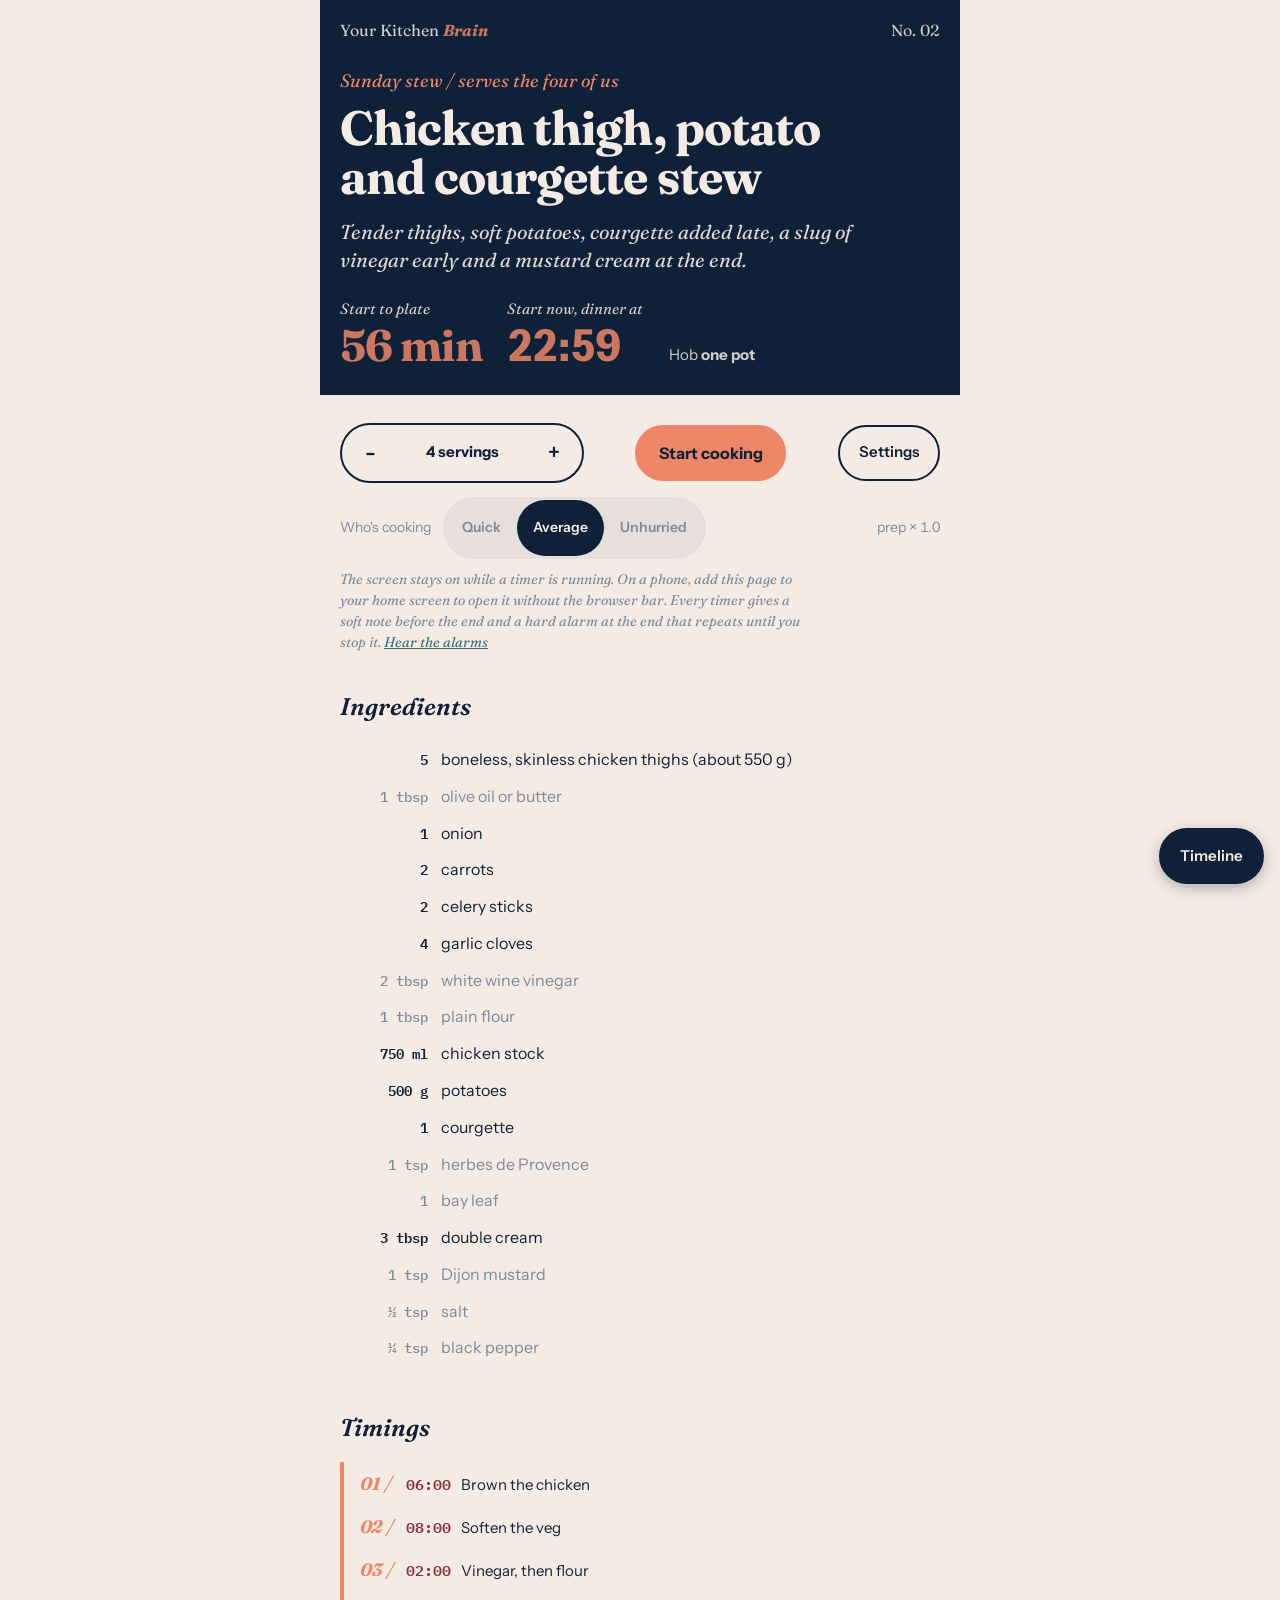
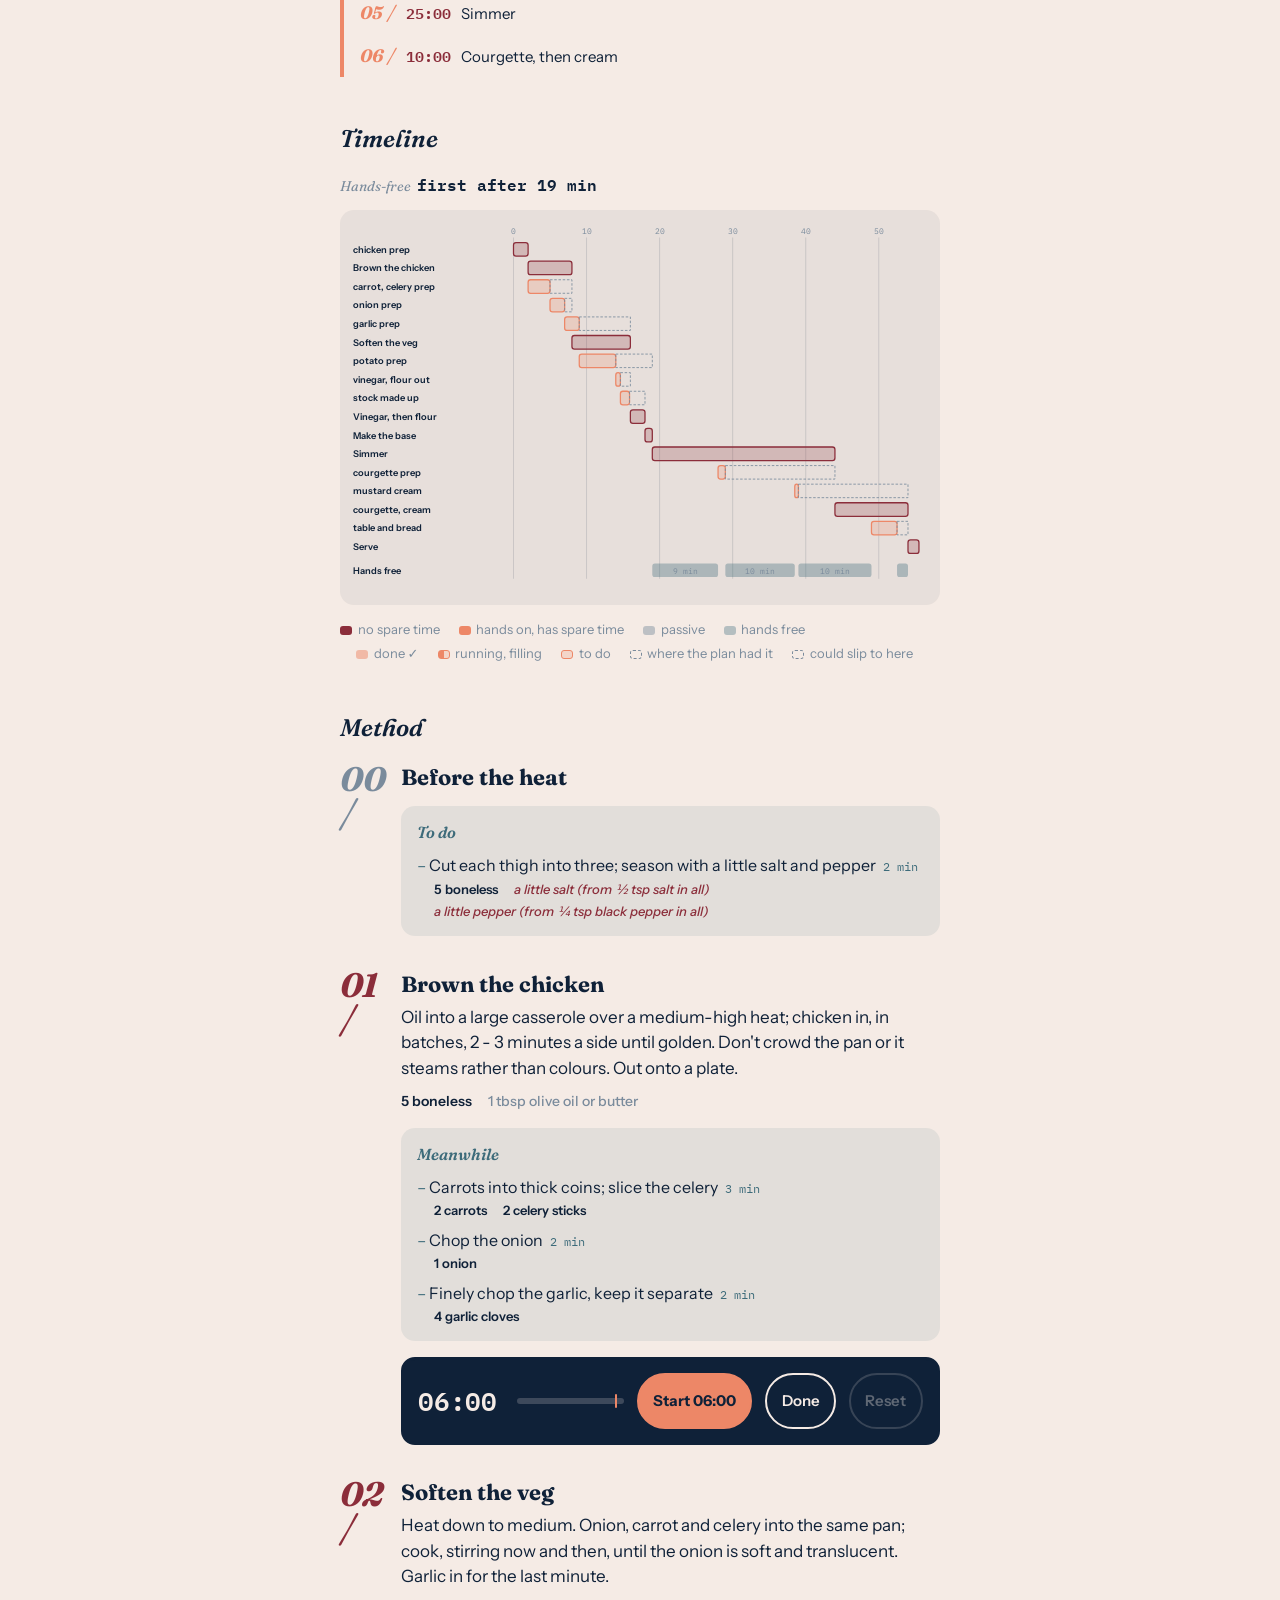
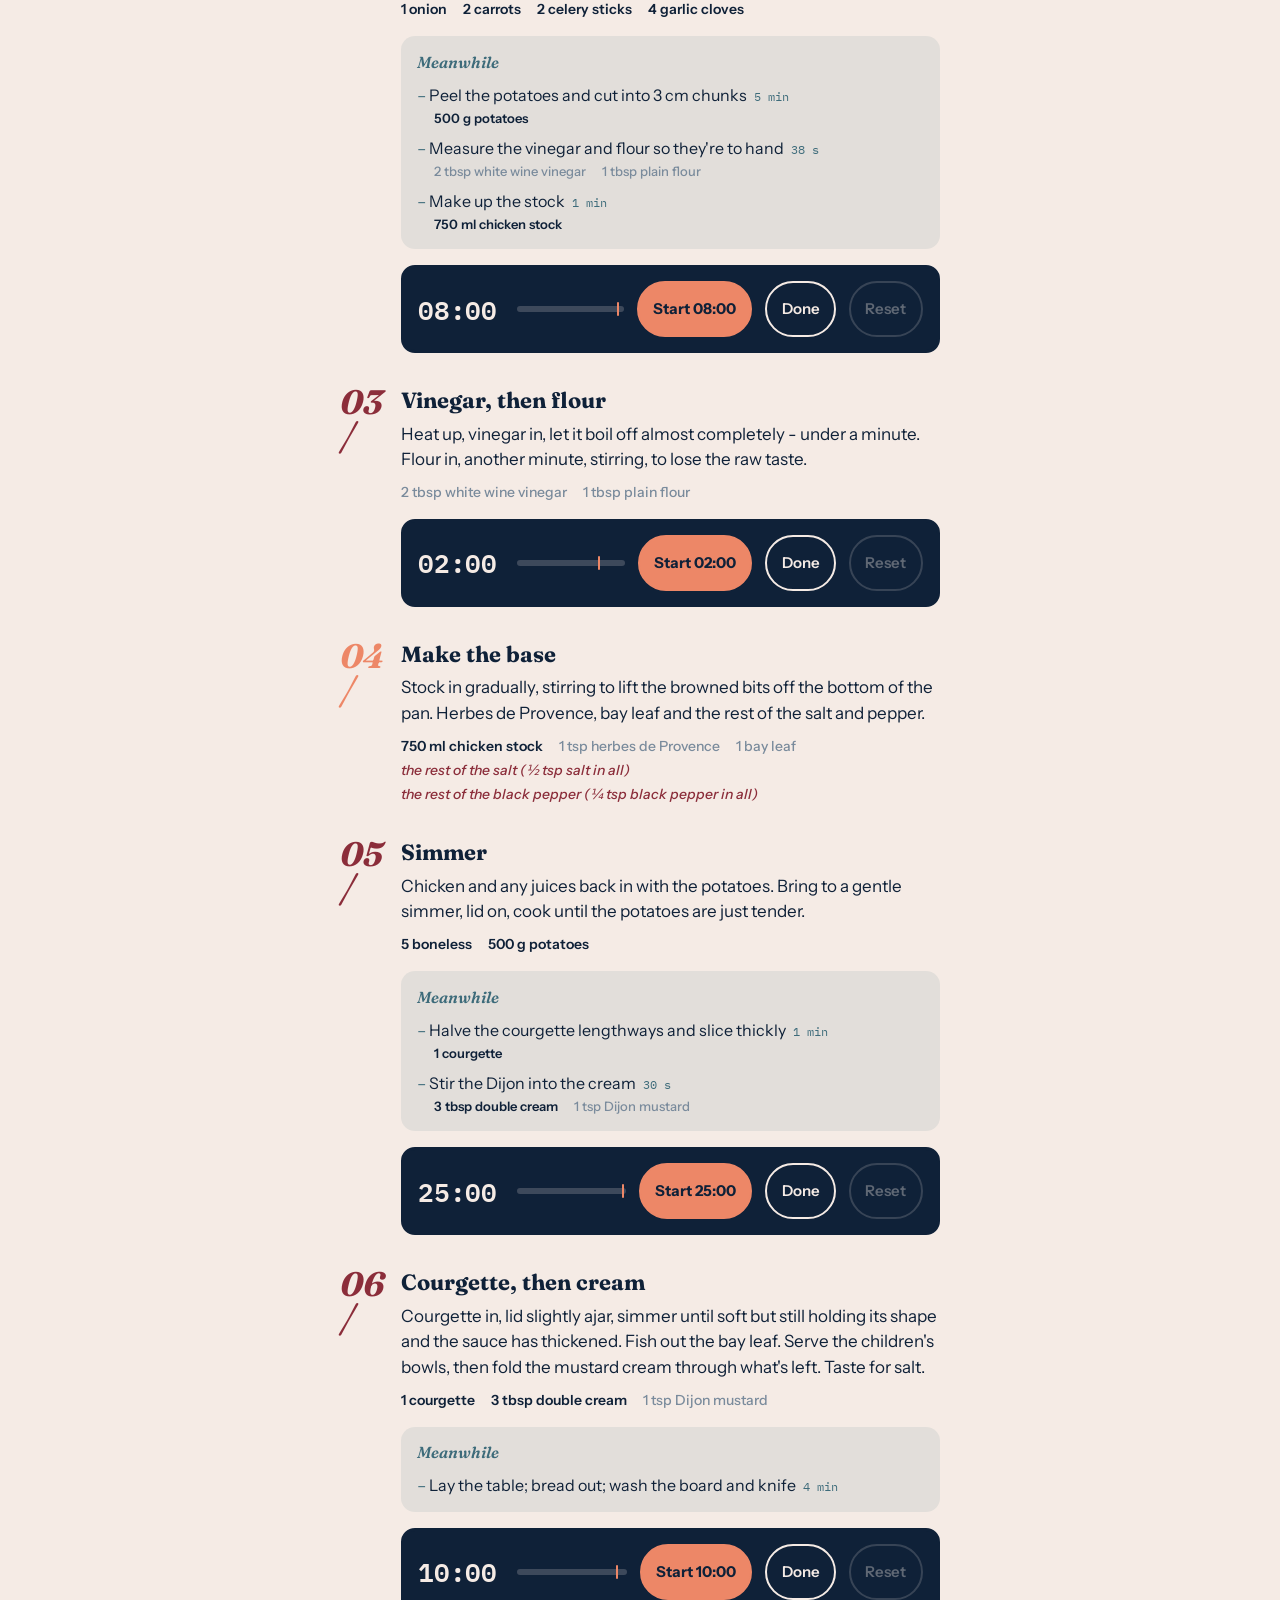
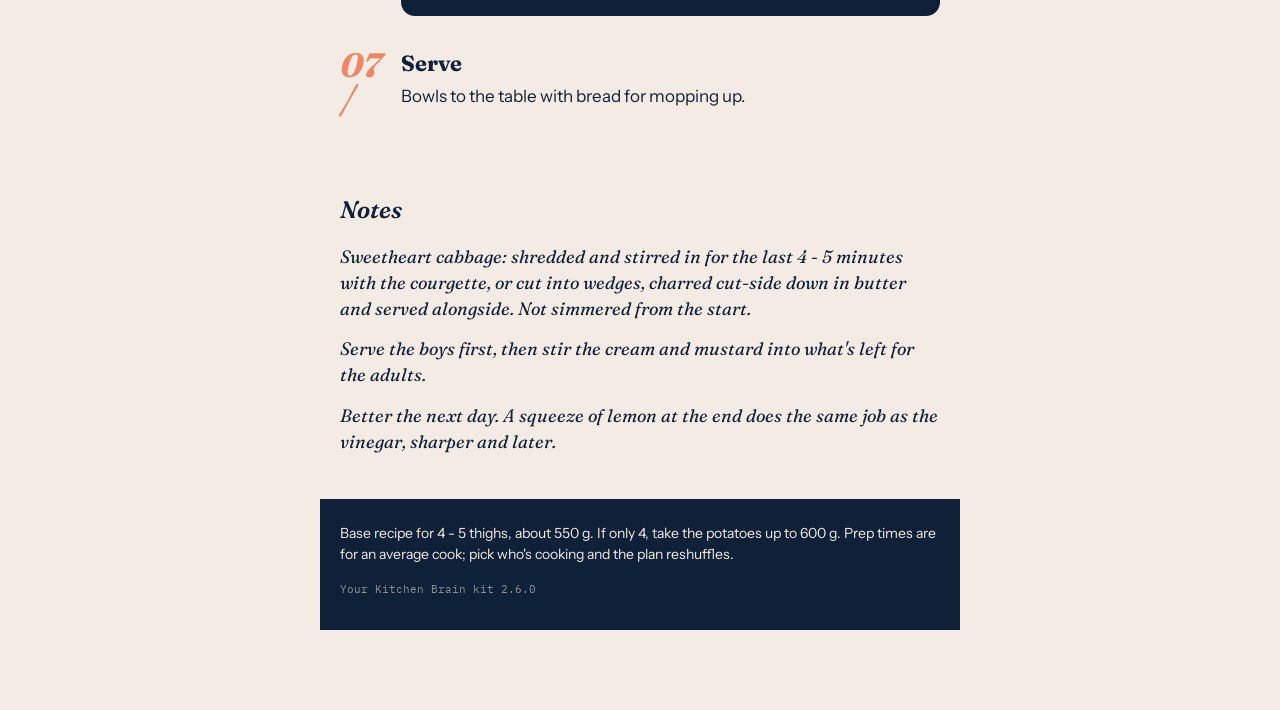
==== commit 9f24d81e: "Publish kit 2.6.0" ====
--- a/chicken-thigh-stew.html
+++ b/chicken-thigh-stew.html
@@ -306,7 +306,7 @@
   </section>
 
 
-  <footer>Base recipe for 4 - 5 thighs, about 550 g. If only 4, take the potatoes up to 600 g. Prep times are for an average cook; pick who&#x27;s cooking and the plan reshuffles.<span class="kv">Your Kitchen Brain kit 2.5.0</span></footer>
+  <footer>Base recipe for 4 - 5 thighs, about 550 g. If only 4, take the potatoes up to 600 g. Prep times are for an average cook; pick who&#x27;s cooking and the plan reshuffles.<span class="kv">Your Kitchen Brain kit 2.6.0</span></footer>
 </div>
 
 <button type="button" class="tl-open" id="tlOpen">Timeline</button>
@@ -1280,6 +1280,70 @@
   paintWake();
 }
 function dropWake(){ if(wakeLock){ wakeLock.release().catch(()=>{}); wakeLock=null; } const v=document.getElementById("keepawake"); if(v && !v.paused) v.pause(); wakeState="off"; paintWake(); }
+// ---------- native Android shell (plan Phase 6b) ----------
+// In the Android app the pages run inside Capacitor, a native wrapper whose plugins reach Android itself.
+// In a normal browser window.Capacitor is absent and nothing below runs: the web app is unchanged.
+//
+// The one thing only native can do: ring with the phone locked. A page stops when it leaves the screen, so
+// when the app goes to the background every running timer's warning and end are booked with Android, at
+// the level Phase 5 would have chosen; when it comes back they are cancelled and the page rings itself,
+// so the two never both ring. Bookings follow every fact on the event channel while in the background.
+const CAP = window.Capacitor, NATIVE = !!(CAP && CAP.isNativePlatform && CAP.isNativePlatform());
+let nativeBooked = [], nativeAway = false;
+const NATIVE_CHANNELS = [   // sounds are res/raw files synthesised by tools/android.py to match the page's tones
+  {id: "kb-urgent", name: "Urgent alarms", description: "Food on the heat, or the next step is critical", importance: 5, sound: "kb_urgent.wav", vibration: true, visibility: 1},
+  {id: "kb-heads", name: "Heads-up", description: "Something needs you soon", importance: 4, sound: "kb_heads.wav", vibration: true, visibility: 1},
+  {id: "kb-soft", name: "Gentle notes", description: "Done with time to spare", importance: 3, sound: "kb_soft.wav", vibration: false, visibility: 1},
+];
+function nativeBookings(nowMs){   // pure: what Android should ring, for the timers running now
+  const out = []; if (!SESSION) return out;
+  T.forEach((t, k)=>{ if (!t.running || !t.total) return;
+    const s = STEPS[k], end = t.end, e = endLevel(k), w = warnSecs(s), id0 = 1000 + k*10;
+    if (w && !t.nearly && end - w*1000 > nowMs + 1000)
+      out.push({id: id0, at: end - w*1000, channelId: e.level === "urgent" ? "kb-heads" : "kb-soft",
+                title: label(k) + " - " + (w >= 120 ? Math.round(w/60) + " min" : w + " s") + " left", body: "Your Kitchen Brain"});
+    const repeats = e.level === "urgent" ? [0, 30, 60, 90] : [0];      // urgent rings again if it isn't answered
+    repeats.forEach((d, i)=>{ if (end + d*1000 > nowMs) out.push({id: id0 + 1 + i, at: end + d*1000,
+      channelId: e.level === "urgent" ? "kb-urgent" : "kb-soft",
+      title: e.level === "urgent" ? "Time's up: " + label(k) : label(k) + ": done", body: e.note || "Your Kitchen Brain"}); });
+  });
+  return out;
+}
+async function nativeSync(){
+  if (!NATIVE) return; const LN = CAP.Plugins.LocalNotifications;
+  const want = nativeAway ? nativeBookings(Date.now()) : [];
+  try {
+    if (nativeBooked.length) await LN.cancel({notifications: nativeBooked.map(id=>({id}))});
+    nativeBooked = [];
+    if (want.length) { await LN.schedule({notifications: want.map(n=>({id: n.id, title: n.title, body: n.body, channelId: n.channelId,
+                                                                      schedule: {at: new Date(n.at), allowWhileIdle: true}, autoCancel: true}))});
+                       nativeBooked = want.map(n=>n.id); }
+  } catch(e) { console.error("native alarms", e); }
+}
+if (NATIVE) {
+  const P = CAP.Plugins;
+  (async ()=>{ for (const c of NATIVE_CHANNELS) { try { await P.LocalNotifications.createChannel(c); } catch(e) {} } })();
+  const away = isAway=>{ nativeAway = isAway; nativeSync(); };
+  if (P.App && P.App.addListener) P.App.addListener("appStateChange", st=>away(!st.isActive));
+  document.addEventListener("visibilitychange", ()=>away(document.visibilityState === "hidden"));
+  for (const name of ["step-started", "step-paused", "step-finished", "step-reset", "plan-updated", "settings-changed", "cook-finished"])
+    on(name, ()=>{ if (nativeAway) nativeSync(); });
+  // Native screen-on and vibration replace the web versions.
+  holdWake = async ()=>{ try { await P.KeepAwake.keepAwake(); wakeState = "api"; } catch(e) {} paintWake(); };
+  dropWake = ()=>{ try { P.KeepAwake.allowSleep(); } catch(e) {} wakeState = "off"; paintWake(); };
+  buzz = pattern=>{ if (!SETTINGS.vibrate) return;
+    const ms = Array.isArray(pattern) ? pattern.filter((_, i)=>i % 2 === 0).reduce((a, b)=>a + b, 0) : pattern;
+    try { P.Haptics.vibrate({duration: ms}); } catch(e) {} };
+  // At the first timer: notification permission, then exact alarms ("Alarms & reminders"), which Android 14+
+  // leaves off for apps installed by hand. Without it a locked phone may ring minutes late.
+  on("cook-started", async ()=>{
+    try { await P.LocalNotifications.requestPermissions();
+      const ex = await P.LocalNotifications.checkExactNotificationSetting();
+      if (ex.exact_alarm !== "granted" && confirm("To ring on time with the screen locked, Kitchen Brain needs 'Alarms & reminders'. Open that setting now?"))
+        await P.LocalNotifications.changeExactNotificationSetting();
+    } catch(e) {}
+  });
+}
 function anyRunning(){ return T.some(t=>t.running); }
 async function openCook(){ cm.classList.add("on"); document.body.style.overflow="hidden"; showStep(ORDER[0]); holdWake();
   const fb=document.getElementById("cmFull"); fb.hidden = !(document.fullscreenEnabled || document.webkitFullscreenEnabled);
